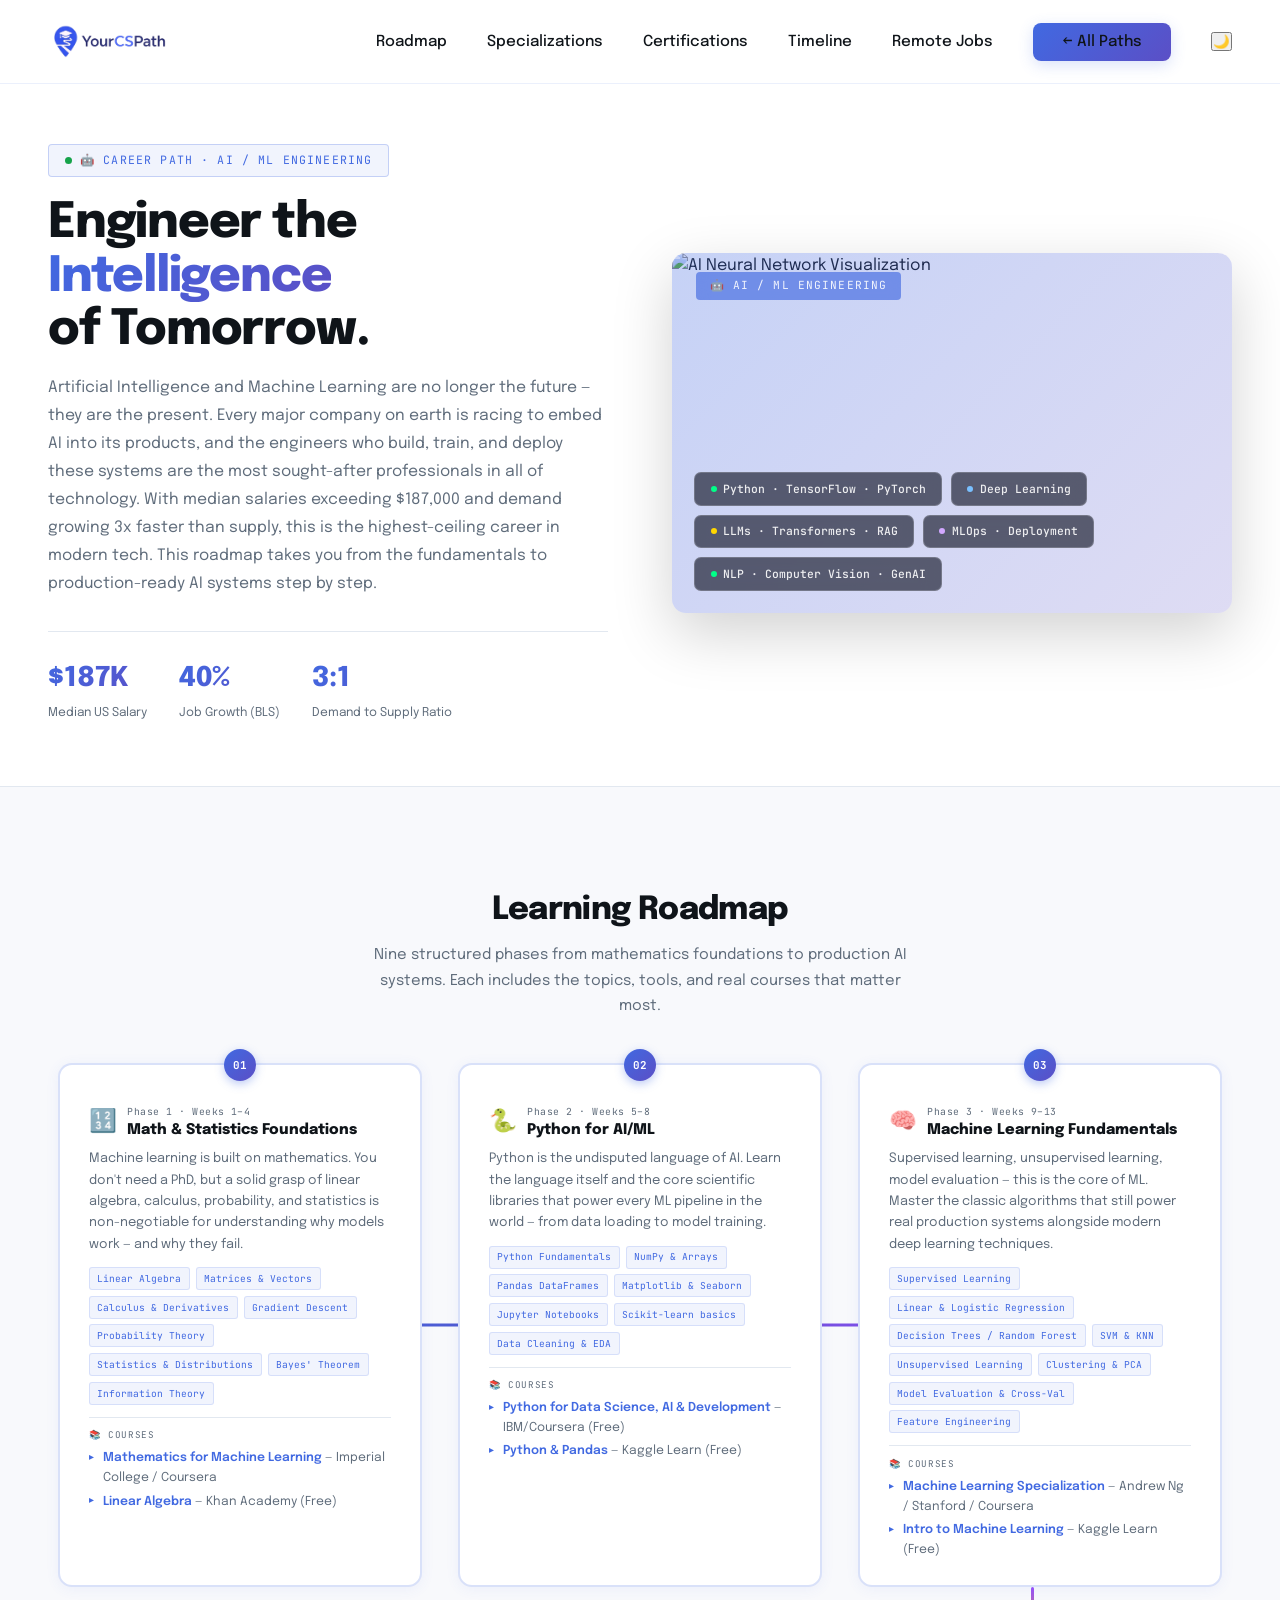
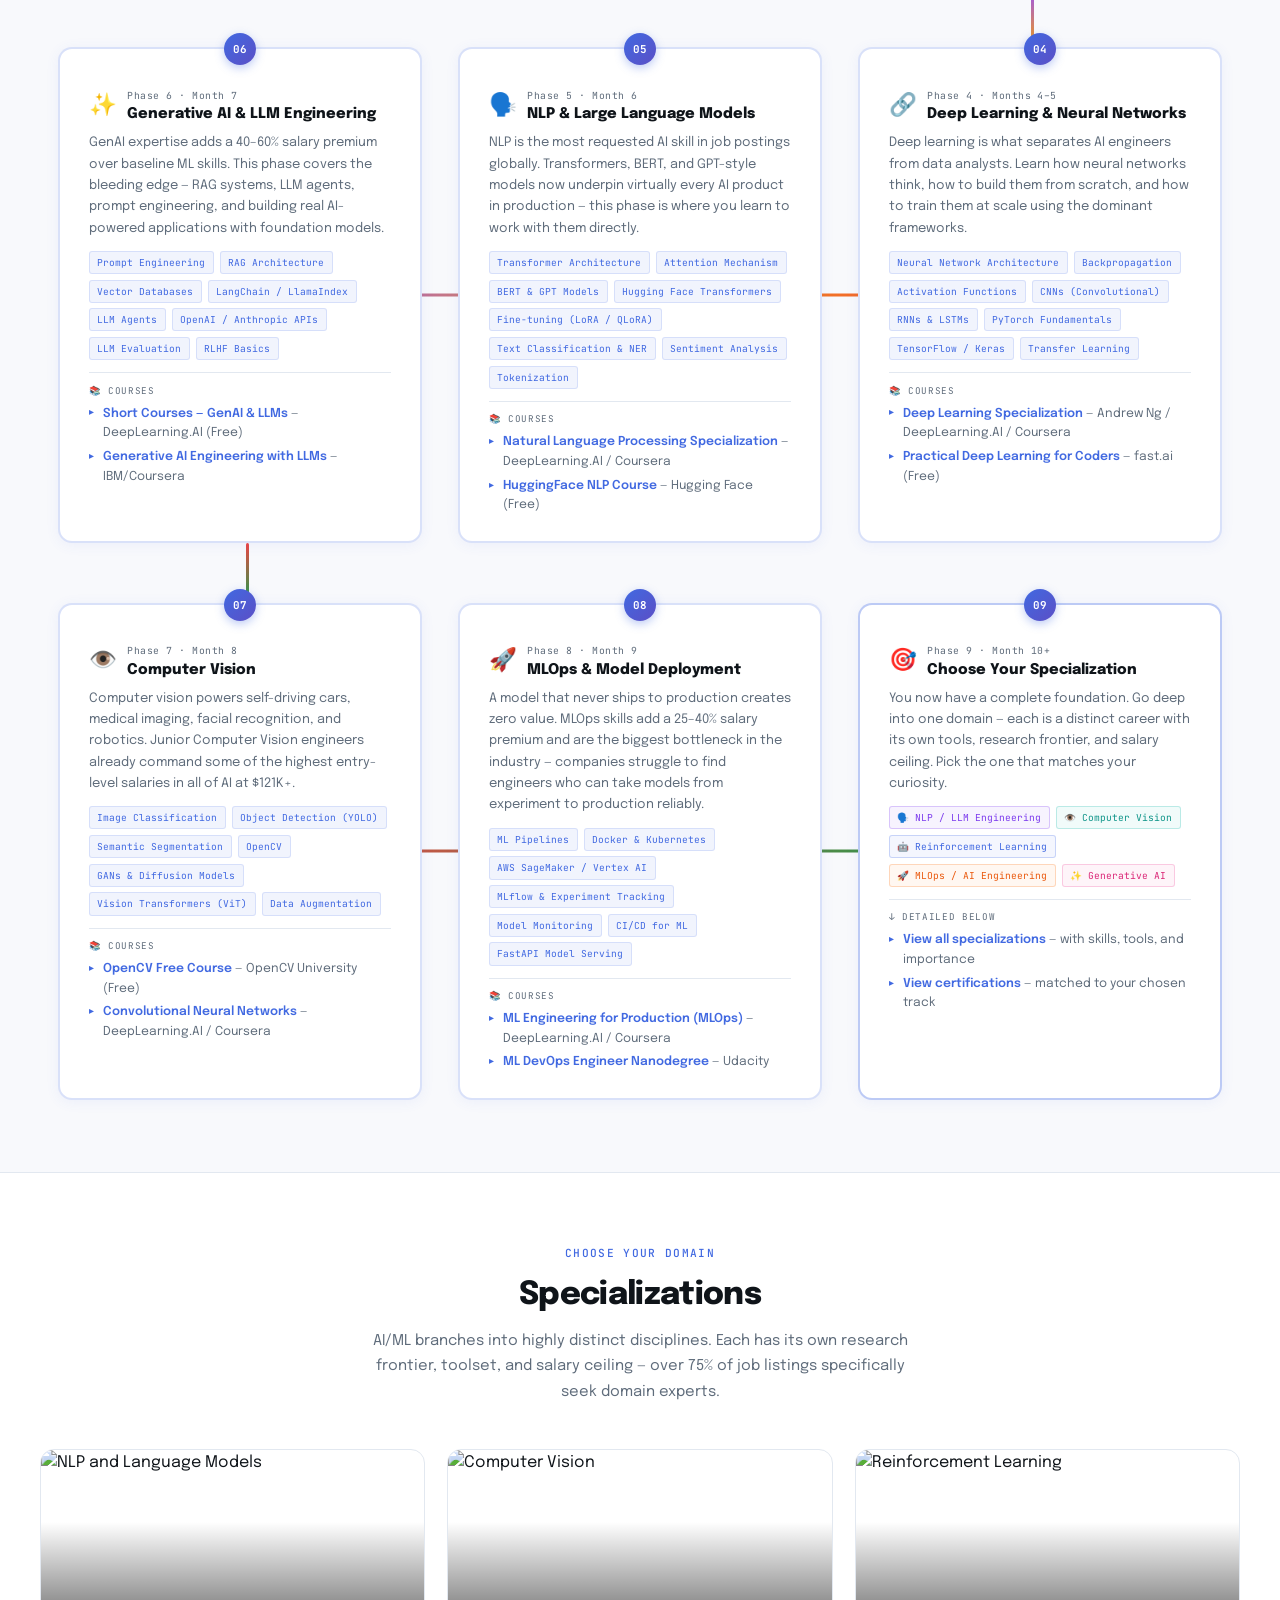
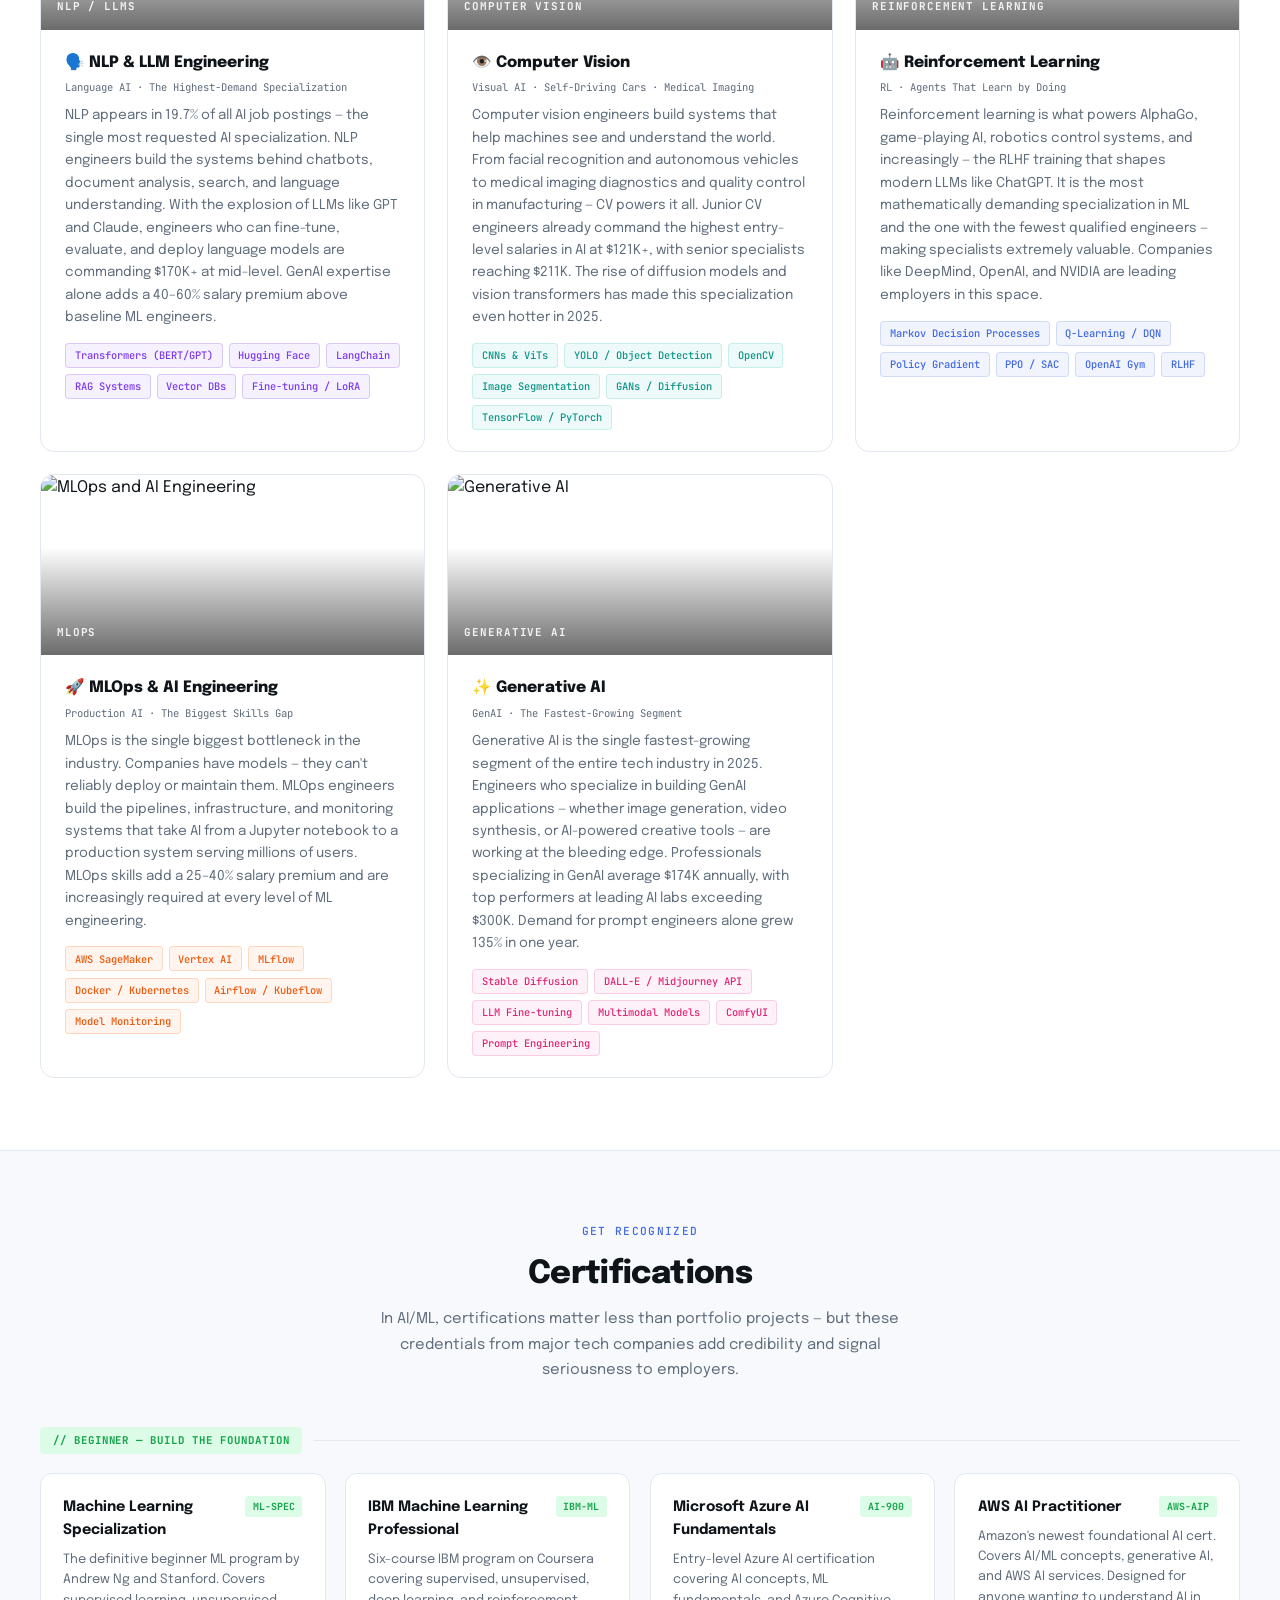
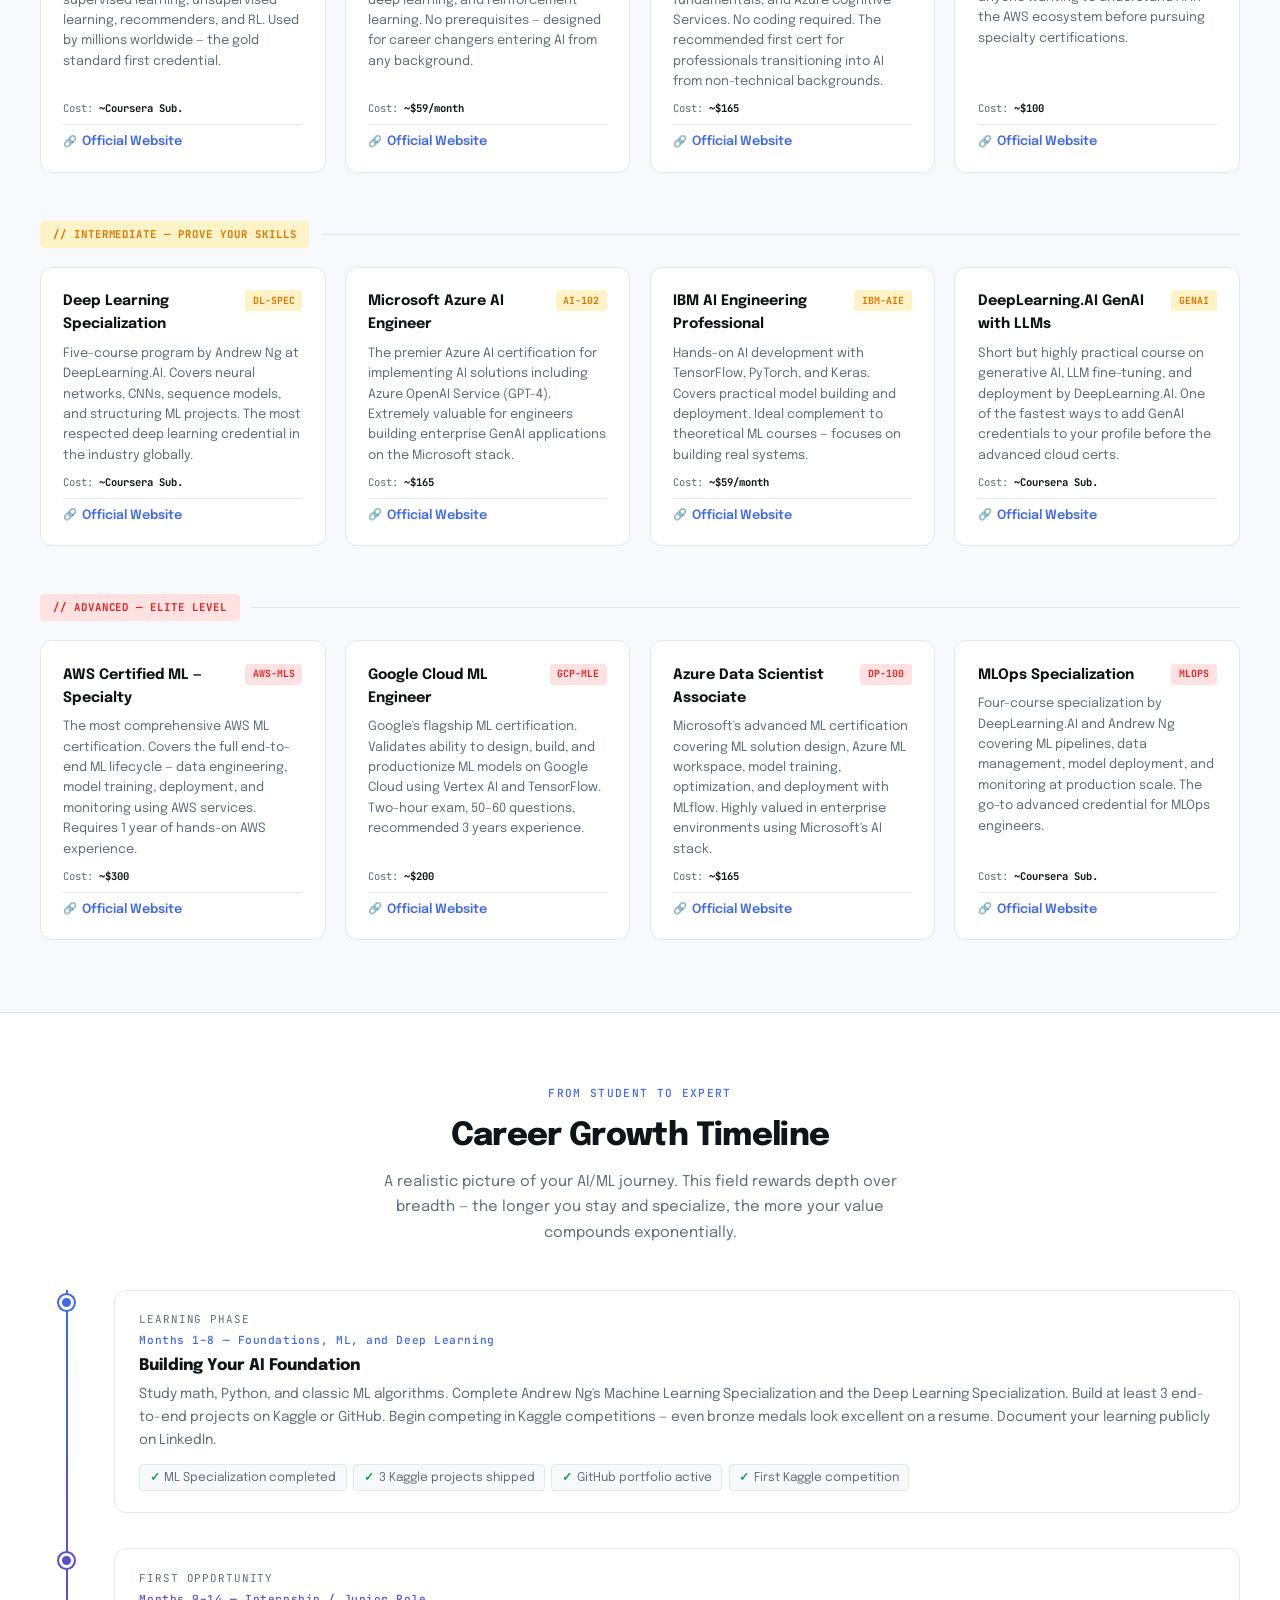
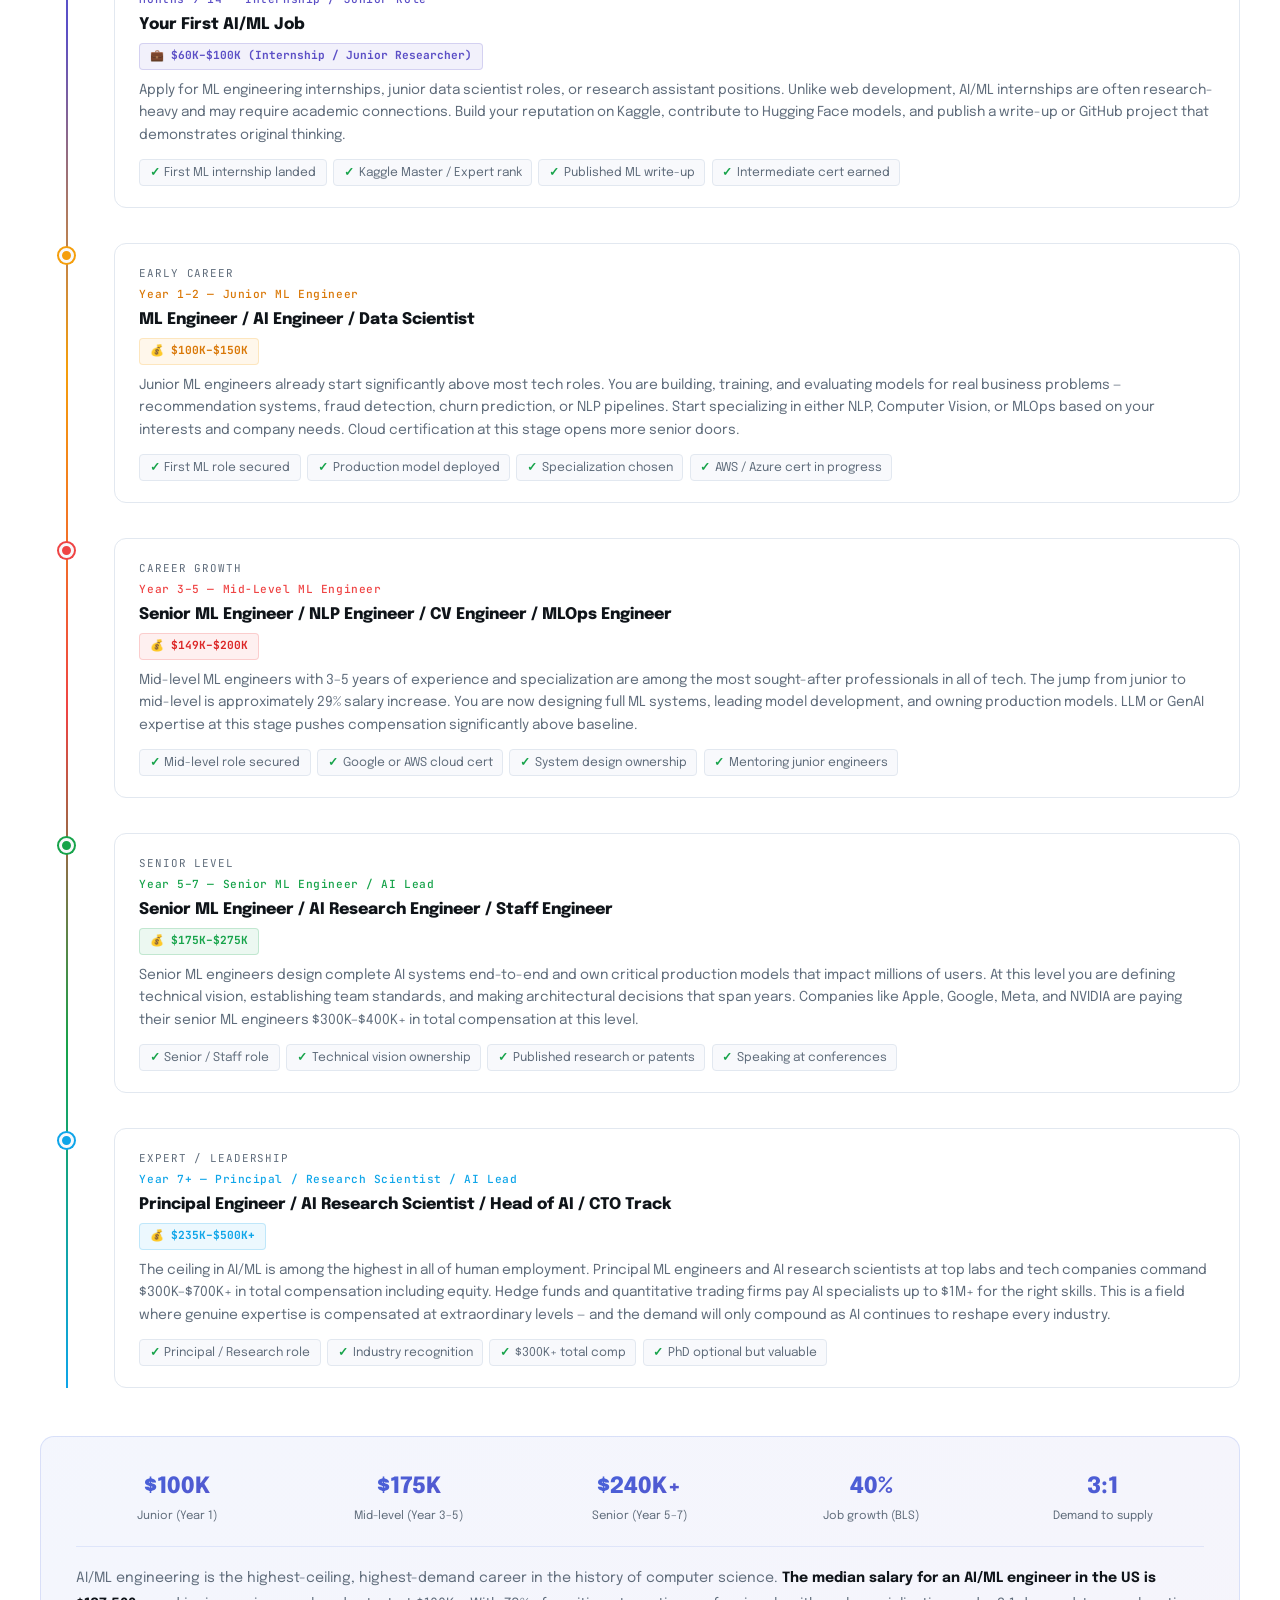
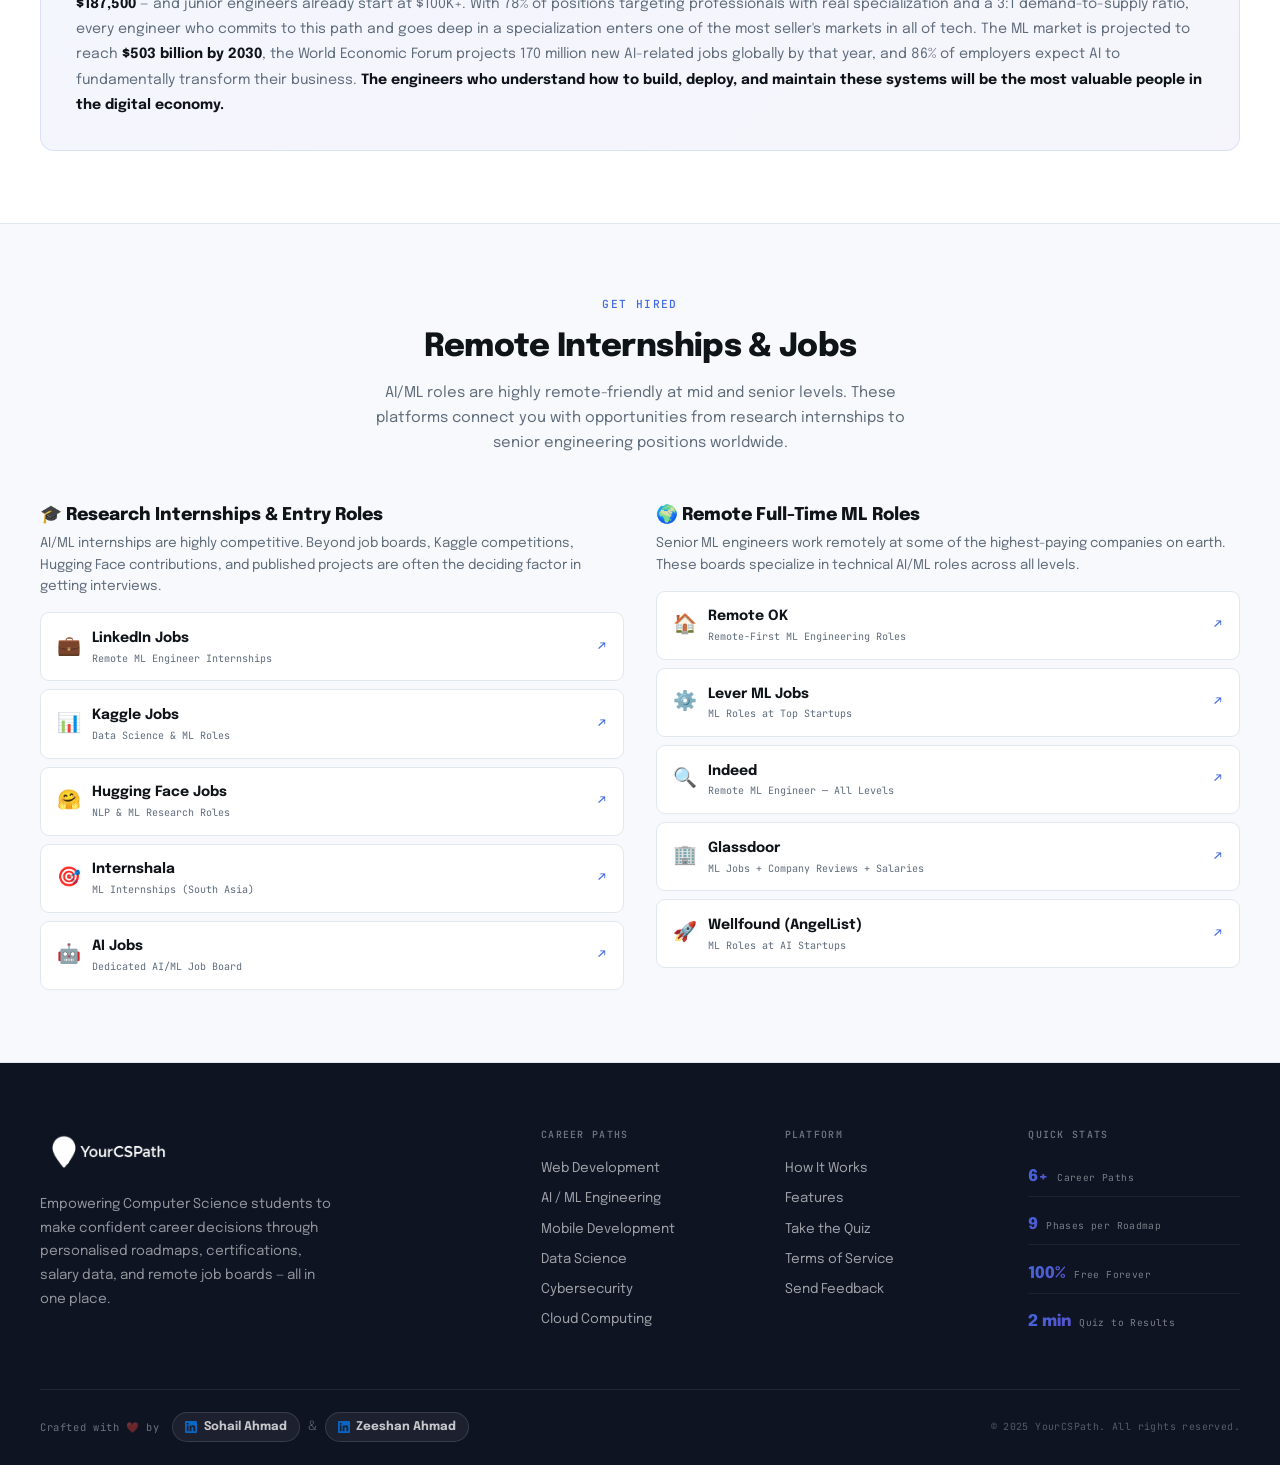
==== AI-ML.html @ 9749778c "Add files via upload" ====
<!DOCTYPE html>
<html lang="en">
<head>
    <meta charset="UTF-8">
    <meta name="viewport" content="width=device-width, initial-scale=1.0">
    <title>AI / ML Engineering — YourCSPath</title>

    <link rel="preconnect" href="https://fonts.googleapis.com">
    <link rel="preconnect" href="https://fonts.gstatic.com" crossorigin>
    <link href="https://fonts.googleapis.com/css2?family=Epilogue:wght@400;500;600;700;800&family=JetBrains+Mono:wght@400;500&display=swap" rel="stylesheet">
    <link rel="stylesheet" href="homepage-style.css">
    <link rel="stylesheet" href="pages.css">

    <style>

        /* ── VARIABLES ── */
        :root {
            --blue:   #4169E1;
            --purple: #5b4fc6;
            --grad:   linear-gradient(135deg,#4169E1,#5b4fc6);
            --bg:     #f8f9fc;
            --surf:   #ffffff;
            --border: #e2e8f0;
            --text:   #0f1419;
            --muted:  #5f6c7b;
            --lb:     rgba(65,105,225,.07);
        }

        /* ── DARK MODE ── */
        body.dark-mode .cy-section,
        body.dark-mode section { background-color: var(--bg) !important; }
        body.dark-mode .cy-section[style*="var(--surf)"] { background: var(--surf) !important; }
        body.dark-mode .zz-phase-card,
        body.dark-mode .spec-card,
        body.dark-mode .cert-card,
        body.dark-mode .ct-content,
        body.dark-mode .job-link,
        body.dark-mode .outcome-banner { background: var(--surf) !important; border-color: var(--border) !important; }
        body.dark-mode .hero-section { background: var(--surf) !important; }

       /* ── HERO ── */
.hero-section {
    margin-top: 80px;
    background: var(--surf);
    border-bottom: 1px solid var(--border);
    padding: 4rem 3rem;
}
.hero-inner {
    max-width: 1200px;
    margin: 0 auto;
    display: grid;
    grid-template-columns: 1fr 1fr;
    gap: 4rem;
    align-items: center;
}
.hero-badge {
    display: inline-flex;
    align-items: center;
    gap: .5rem;
    font-family: 'JetBrains Mono', monospace;
    font-size: .72rem;
    letter-spacing: .1em;
    background: var(--lb);
    border: 1px solid rgba(65,105,225,.25);
    color: var(--blue);
    padding: .38rem 1rem;
    border-radius: 4px;
    margin-bottom: 1.3rem;
    width: fit-content;
}
.hero-badge::before {
    content: '';
    width: 7px; height: 7px;
    background: #16a34a;
    border-radius: 50%;
    animation: blink 1.5s ease-in-out infinite;
}
@keyframes blink { 0%,100%{opacity:1} 50%{opacity:.2} }
.hero-section h1 {
    font-family: 'Epilogue', sans-serif;
    font-size: clamp(2.2rem, 3.8vw, 3.2rem);
    font-weight: 800;
    line-height: 1.1;
    letter-spacing: -.025em;
    color: var(--text);
    margin-bottom: 1.1rem;
}
.hero-section h1 .hl {
    background: var(--grad);
    -webkit-background-clip: text;
    -webkit-text-fill-color: transparent;
    background-clip: text;
}
.hero-desc {
    font-size: .98rem;
    color: var(--muted);
    line-height: 1.78;
    margin-bottom: 2rem;
    font-family: 'Epilogue', sans-serif;
}
.hero-stats {
    display: flex;
    gap: 2rem;
    padding-top: 1.6rem;
    border-top: 1px solid var(--border);
    flex-wrap: wrap;
}
.hs-val {
    font-family: 'Epilogue', sans-serif;
    font-size: 1.7rem;
    font-weight: 800;
    background: var(--grad);
    -webkit-background-clip: text;
    -webkit-text-fill-color: transparent;
    background-clip: text;
    display: block;
}
.hs-lbl { font-size: .76rem; color: var(--muted); margin-top: .1rem; font-family:'Epilogue',sans-serif; }

/* ── HERO RIGHT — image card with chips ── */
.hero-img-card {
    border-radius: 14px;
    overflow: hidden;
    box-shadow: 0 20px 60px rgba(0,0,0,.18);
    animation: fadeInRight .8s ease-out .2s both;
    position: relative;
}
@keyframes fadeInRight {
    from { opacity:0; transform:translateX(30px); }
    to   { opacity:1; transform:translateX(0); }
}
.hero-img-card img {
    width: 100%;
    height: 360px;
    object-fit: cover;
    display: block;
}
.hero-img-overlay {
    position: absolute;
    inset: 0;
    background: linear-gradient(
        135deg,
        rgba(65,105,225,.3) 0%,
        rgba(91,79,198,.2) 100%
    );
}
.hero-label {
    position: absolute;
    top: 1.2rem;
    left: 1.5rem;
    font-family: 'JetBrains Mono', monospace;
    font-size: .7rem;
    color: rgba(255,255,255,.9);
    letter-spacing: .1em;
    text-transform: uppercase;
    background: rgba(65,105,225,.65);
    backdrop-filter: blur(6px);
    padding: .32rem .85rem;
    border-radius: 4px;
    z-index: 2;
}
.hero-chips {
    position: absolute;
    bottom: 1.4rem;
    left: 1.4rem;
    right: 1.4rem;
    z-index: 2;
    display: flex;
    flex-direction: column;
    gap: .55rem;
}
.chip-row { display: flex; gap: .55rem; flex-wrap: wrap; }
.chip {
    background: rgba(10,14,30,.62);
    backdrop-filter: blur(10px);
    border: 1px solid rgba(255,255,255,.18);
    border-radius: 7px;
    padding: .42rem .95rem;
    font-family: 'JetBrains Mono', monospace;
    font-size: .71rem;
    color: rgba(255,255,255,.9);
    font-weight: 500;
    display: flex;
    align-items: center;
    gap: .42rem;
}
.chip-dot {
    width: 6px; height: 6px;
    border-radius: 50%;
    flex-shrink: 0;
}
.cd-green  { background: #00ff88; }
.cd-blue   { background: #79c0ff; }
.cd-amber  { background: #ffd700; }
.cd-purple { background: #d2a8ff; }
        /* ── SHARED SECTION ── */
        .cy-section { padding: 4.5rem 2.5rem; border-bottom: 1px solid var(--border); }
        .cy-inner { max-width: 1200px; margin: 0 auto; }
        .cy-label {
            font-family:'JetBrains Mono',monospace; font-size:.7rem; font-weight:500;
            letter-spacing:.12em; text-transform:uppercase; color:var(--blue);
            margin-bottom:.5rem; display:flex; align-items:center; gap:.5rem;
        }
        .cy-label::before { content:''; width:16px; height:2px; background:var(--blue); }
        .cy-title {
            font-family:'Epilogue',sans-serif; font-size:clamp(1.55rem,2.5vw,2.1rem);
            font-weight:800; letter-spacing:-.02em; margin-bottom:.4rem; color:var(--text);
        }
        .cy-sub {
            font-size:.93rem; color:var(--muted); max-width:560px;
            line-height:1.7; margin-bottom:2.8rem; font-family:'Epilogue',sans-serif;
        }
        .fade { opacity:0; transform:translateY(18px); transition:opacity .55s ease,transform .55s ease; }
        .fade.on { opacity:1; transform:none; }

        /* ── SNAKE ROADMAP ── */
        .zz-wrap { position:relative; }
        .zz-row {
            display: grid;
            grid-template-columns: repeat(3, 1fr);
            gap: 0;
            position: relative;
            margin-bottom: 0;
        }
        .zz-row::before {
            content: '';
            position: absolute;
            top: 50%;
            left: calc(16.66% + 18px);
            right: calc(16.66% + 18px);
            height: 3px;
            background: linear-gradient(90deg, #4169E1, #5b4fc6, #9650ff);
            transform: translateY(-50%);
            z-index: 0;
        }
        .zz-row.reverse::before { background: linear-gradient(90deg, #9650ff, #f59e0b, #ef4444); }
        .zz-row.row3::before {
            background: linear-gradient(90deg, #ef4444, #16a34a);
            right: calc(16.66% + 18px);
        }
        .zz-connector {
            display: flex;
            justify-content: flex-end;
            padding-right: calc(16.66% + 6px);
            height: 60px;
        }
        .zz-connector.from-right {
            justify-content: flex-start;
            padding-left: calc(16.66% + 6px);
            padding-right: 0;
        }
        .zz-connector::before {
            content: ''; width: 3px; height: 100%;
            background: linear-gradient(180deg, #9650ff, #f59e0b);
            display: block; border-radius: 2px;
        }
        .zz-connector.from-right::before { background: linear-gradient(180deg, #ef4444, #16a34a); }

        .zz-phase-card {
            background: var(--surf);
            border: 2px solid rgba(65,105,225,.2);
            border-radius: 14px;
            padding: 1.8rem 1.8rem 1.6rem;
            margin: 0 18px;
            position: relative;
            z-index: 1;
            transition: transform .25s, box-shadow .25s, border-color .25s;
            box-shadow: 0 2px 14px rgba(65,105,225,.07);
        }
        .zz-phase-card:hover {
            transform: translateY(-5px);
            box-shadow: 0 16px 40px rgba(65,105,225,.14);
            border-color: rgba(65,105,225,.45);
        }
        .zz-phase-card::before {
            content: attr(data-num);
            position: absolute;
            top: -16px; left: 50%;
            transform: translateX(-50%);
            width: 32px; height: 32px;
            border-radius: 50%;
            background: var(--grad);
            color: white;
            font-family: 'JetBrains Mono', monospace;
            font-size: .68rem; font-weight: 700;
            display: flex; align-items: center; justify-content: center;
            z-index: 3; line-height: 32px; text-align: center;
            box-shadow: 0 3px 10px rgba(65,105,225,.35);
        }
        .zz-row.reverse { direction: rtl; }
        .zz-row.reverse .zz-phase-card { direction: ltr; }

        .zz-card-header { display:flex; align-items:center; gap:.65rem; margin-bottom:.55rem; padding-top:.6rem; }
        .zz-icon { font-size:1.4rem; flex-shrink:0; }
        .zz-phase { font-family:'JetBrains Mono',monospace; font-size:.61rem; color:var(--muted); letter-spacing:.05em; margin-bottom:.12rem; }
        .zz-name  { font-family:'Epilogue',sans-serif; font-size:.92rem; font-weight:800; color:var(--text); line-height:1.2; }
        .zz-desc  { font-size:.81rem; color:var(--muted); line-height:1.65; margin-bottom:.75rem; font-family:'Epilogue',sans-serif; }
        .zz-topics { display:flex; flex-wrap:wrap; gap:.35rem; margin-bottom:.75rem; }
        .zz-topic {
            font-family:'JetBrains Mono',monospace; font-size:.6rem;
            background:var(--lb); border:1px solid rgba(65,105,225,.15);
            color:var(--blue); padding:.18rem .48rem; border-radius:3px;
        }
        .zz-courses { border-top:1px solid var(--border); padding-top:.65rem; }
        .zz-courses-label { font-family:'JetBrains Mono',monospace; font-size:.58rem; color:var(--muted); letter-spacing:.07em; text-transform:uppercase; margin-bottom:.32rem; }
        .zz-courses ul { list-style:none; padding:0; margin:0; display:flex; flex-direction:column; gap:.25rem; }
        .zz-courses ul li { font-size:.77rem; color:var(--muted); font-family:'Epilogue',sans-serif; padding-left:.9rem; position:relative; }
        .zz-courses ul li::before { content:'▸'; position:absolute; left:0; color:var(--blue); font-size:.65rem; top:.06rem; }
        .zz-courses ul li a { color:var(--blue); text-decoration:none; font-weight:600; }
        .zz-courses ul li a:hover { text-decoration:underline; }

        /* ── SPECIALIZATIONS ── */
        .spec-grid { display:grid; grid-template-columns:repeat(auto-fit,minmax(300px,1fr)); gap:1.4rem; }
        .spec-card {
            background:var(--surf); border:1px solid var(--border);
            border-radius:14px; overflow:hidden; transition:transform .3s,box-shadow .3s;
        }
        .spec-card:hover { transform:translateY(-5px); box-shadow:0 16px 40px rgba(0,0,0,.09); }
        .spec-img-wrap { width:100%; height:180px; overflow:hidden; position:relative; }
        .spec-img-wrap img { width:100%; height:100%; object-fit:cover; display:block; transition:transform .4s ease; }
        .spec-card:hover .spec-img-wrap img { transform:scale(1.05); }
        .spec-img-overlay {
            position:absolute; inset:0;
            background:linear-gradient(to bottom, transparent 40%, rgba(0,0,0,.58) 100%);
        }
        .spec-img-label {
            position:absolute; bottom:.9rem; left:1rem;
            font-family:'JetBrains Mono',monospace; font-size:.68rem;
            font-weight:700; color:rgba(255,255,255,.9);
            letter-spacing:.08em; text-transform:uppercase;
        }
        .spec-body { padding:1.3rem 1.5rem; }
        .spec-name { font-family:'Epilogue',sans-serif; font-size:.98rem; font-weight:800; color:var(--text); margin-bottom:.2rem; }
        .spec-tag  { font-family:'JetBrains Mono',monospace; font-size:.66rem; color:var(--muted); margin-bottom:.55rem; }
        .spec-importance { font-size:.85rem; color:var(--muted); line-height:1.65; margin-bottom:.9rem; font-family:'Epilogue',sans-serif; }
        .spec-skills { display:flex; flex-wrap:wrap; gap:.38rem; }
        .spec-skill { font-family:'JetBrains Mono',monospace; font-size:.65rem; padding:.2rem .55rem; border-radius:4px; border:1px solid; font-weight:500; }
        .sk-violet { background:rgba(124,58,237,.07);  border-color:rgba(124,58,237,.22);  color:#7c3aed; }
        .sk-blue   { background:rgba(65,105,225,.07);  border-color:rgba(65,105,225,.18);  color:var(--blue); }
        .sk-teal   { background:rgba(20,184,166,.07);  border-color:rgba(20,184,166,.18);  color:#0d9488; }
        .sk-orange { background:rgba(249,115,22,.07);  border-color:rgba(249,115,22,.22);  color:#ea580c; }
        .sk-pink   { background:rgba(236,72,153,.07);  border-color:rgba(236,72,153,.22);  color:#db2777; }

        /* ── CERTIFICATIONS ── */
        .cert-tier { margin-bottom:3rem; }
        .cert-tier:last-child { margin-bottom:0; }
        .tier-header { display:flex; align-items:center; gap:.7rem; margin-bottom:1.2rem; }
        .tier-badge { font-family:'JetBrains Mono',monospace; font-size:.67rem; font-weight:700; letter-spacing:.09em; text-transform:uppercase; padding:.3rem .8rem; border-radius:4px; }
        .tb-green { background:#dcfce7; color:#16a34a; }
        .tb-amber { background:#fef3c7; color:#d97706; }
        .tb-red   { background:#fee2e2; color:#dc2626; }
        .tier-line { flex:1; height:1px; background:var(--border); }
        .cert-row { display:grid; grid-template-columns:repeat(4,1fr); gap:1.2rem; }
        .cert-card {
            background:var(--surf); border:1px solid var(--border);
            border-radius:12px; padding:1.4rem 1.4rem 1.2rem;
            display:flex; flex-direction:column; gap:.45rem;
            transition:border-color .2s,transform .2s,box-shadow .2s;
        }
        .cert-card:hover { border-color:rgba(65,105,225,.4); transform:translateY(-3px); box-shadow:0 10px 28px rgba(65,105,225,.1); }
        .cert-top { display:flex; justify-content:space-between; align-items:flex-start; gap:.5rem; }
        .cert-name { font-size:.9rem; font-weight:700; color:var(--text); font-family:'Epilogue',sans-serif; }
        .cert-pill { font-family:'JetBrains Mono',monospace; font-size:.62rem; font-weight:700; padding:.16rem .48rem; border-radius:3px; white-space:nowrap; flex-shrink:0; }
        .pill-g { background:#dcfce7; color:#16a34a; }
        .pill-a { background:#fef3c7; color:#d97706; }
        .pill-r { background:#fee2e2; color:#dc2626; }
        .cert-body { font-size:.8rem; color:var(--muted); line-height:1.6; font-family:'Epilogue',sans-serif; flex:1; }
        .cert-meta { font-family:'JetBrains Mono',monospace; font-size:.66rem; color:var(--muted); }
        .cert-meta strong { color:var(--text); }
        .cert-site { font-family:'Epilogue',sans-serif; font-size:.8rem; font-weight:600; color:var(--blue); margin-top:auto; padding-top:.45rem; border-top:1px solid var(--border); display:flex; align-items:center; gap:.3rem; text-decoration:none; }
        .cert-site::before { content:'🔗'; font-size:.7rem; }
        .cert-site:hover { opacity:.75; }

        /* ── CAREER TIMELINE ── */
        .career-track { display:flex; flex-direction:column; position:relative; }
        .career-track::before { content:''; position:absolute; left:26px; top:0; bottom:0; width:2px; background:linear-gradient(180deg,var(--blue),var(--purple),#f59e0b,#ef4444,#16a34a,#0ea5e9); }
        .ct-item { display:flex; gap:1.4rem; padding:0 0 2.2rem; position:relative; }
        .ct-item:last-child { padding-bottom:0; }
        .ct-left { width:52px; flex-shrink:0; display:flex; justify-content:center; }
        .ct-dot  { width:15px; height:15px; border-radius:50%; border:3px solid var(--bg); box-shadow:0 0 0 2px currentColor; margin-top:5px; }
        .ct-content { flex:1; background:var(--surf); border:1px solid var(--border); border-radius:12px; padding:1.3rem 1.5rem; transition:box-shadow .25s; }
        .ct-content:hover { box-shadow:0 8px 22px rgba(65,105,225,.08); }
        .ct-stage  { font-size:.68rem; font-family:'JetBrains Mono',monospace; color:var(--muted); text-transform:uppercase; letter-spacing:.08em; margin-bottom:.2rem; }
        .ct-period { font-family:'JetBrains Mono',monospace; font-size:.7rem; font-weight:500; letter-spacing:.05em; margin-bottom:.2rem; }
        .ct-title  { font-family:'Epilogue',sans-serif; font-size:1rem; font-weight:800; margin-bottom:.3rem; color:var(--text); }
        .ct-salary { display:inline-block; font-family:'JetBrains Mono',monospace; font-size:.7rem; font-weight:700; padding:.22rem .6rem; border-radius:4px; margin-bottom:.55rem; }
        .cs-blue   { background:rgba(65,105,225,.08); color:var(--blue);   border:1px solid rgba(65,105,225,.2); }
        .cs-purple { background:rgba(91,79,198,.08);  color:var(--purple);  border:1px solid rgba(91,79,198,.2); }
        .cs-amber  { background:rgba(245,158,11,.08); color:#d97706;        border:1px solid rgba(245,158,11,.2); }
        .cs-red    { background:rgba(239,68,68,.08);  color:#dc2626;        border:1px solid rgba(239,68,68,.2); }
        .cs-green  { background:rgba(22,163,74,.08);  color:#16a34a;        border:1px solid rgba(22,163,74,.2); }
        .cs-cyan   { background:rgba(14,165,233,.08); color:#0ea5e9;        border:1px solid rgba(14,165,233,.2); }
        .ct-desc  { font-size:.86rem; color:var(--muted); line-height:1.65; font-family:'Epilogue',sans-serif; margin-bottom:.75rem; }
        .ct-gains { display:flex; flex-wrap:wrap; gap:.4rem; }
        .ct-gain  { font-size:.76rem; color:var(--muted); display:flex; align-items:center; gap:.28rem; background:var(--bg); border:1px solid var(--border); padding:.2rem .6rem; border-radius:4px; font-family:'Epilogue',sans-serif; }
        .ok { color:#16a34a; font-weight:700; }

        /* ── OUTCOME ── */
        .outcome-banner { background:linear-gradient(135deg,rgba(65,105,225,.06),rgba(91,79,198,.06)); border:1px solid rgba(65,105,225,.15); border-radius:14px; padding:2rem 2.2rem; margin-top:3rem; }
        .ob-stats { display:grid; grid-template-columns:repeat(auto-fit,minmax(130px,1fr)); gap:1.2rem 1.8rem; margin-bottom:1.3rem; }
        .ob-item  { text-align:center; }
        .ob-val   { font-family:'Epilogue',sans-serif; font-size:1.4rem; font-weight:800; background:var(--grad); -webkit-background-clip:text; -webkit-text-fill-color:transparent; background-clip:text; display:block; }
        .ob-lbl   { font-size:.72rem; color:var(--muted); margin-top:.12rem; font-family:'Epilogue',sans-serif; }
        .ob-note  { padding-top:1.2rem; border-top:1px solid rgba(65,105,225,.12); font-size:.88rem; color:var(--muted); line-height:1.8; font-family:'Epilogue',sans-serif; }
        .ob-note strong { color:var(--text); }

        /* ── JOBS ── */
        .jobs-grid { display:grid; grid-template-columns:1fr 1fr; gap:2rem; }
        .jobs-col h3 { font-family:'Epilogue',sans-serif; font-size:1.1rem; font-weight:800; margin-bottom:.3rem; color:var(--text); }
        .jobs-col p  { font-size:.84rem; color:var(--muted); margin-bottom:.9rem; font-family:'Epilogue',sans-serif; line-height:1.6; }
        .job-links { display:flex; flex-direction:column; gap:.5rem; }
        .job-link  { display:flex; align-items:center; justify-content:space-between; background:var(--surf); border:1px solid var(--border); border-radius:9px; padding:.85rem 1rem; text-decoration:none; transition:border-color .2s,transform .2s; color:var(--text); }
        .job-link:hover { border-color:rgba(65,105,225,.4); transform:translateY(-2px); }
        .jl-left  { display:flex; align-items:center; gap:.7rem; }
        .jl-icon  { font-size:1.2rem; }
        .jl-name  { font-family:'Epilogue',sans-serif; font-size:.88rem; font-weight:700; }
        .jl-cat   { font-family:'JetBrains Mono',monospace; font-size:.63rem; color:var(--muted); display:block; margin-top:.08rem; }
        .jl-arrow { color:var(--blue); font-size:.95rem; }

        /* ── RESPONSIVE ── */
        @media(max-width:1024px) { .cert-row { grid-template-columns:repeat(2,1fr); } }
        @media(max-width:900px) {
            .hero-inner { grid-template-columns:1fr; min-height:auto; }
            .hero-img-card { display: none; }
            .zz-row, .zz-row.reverse, .zz-row.row3 { grid-template-columns:1fr; direction:ltr; }
            .zz-row::before { display:none; }
            .zz-connector { display:none; }
            .zz-phase-card { margin:0 0 1.8rem; }
            .jobs-grid { grid-template-columns:1fr; }
        }
        @media(max-width:600px) {
            .cy-section { padding:3rem 1.2rem; }
            .hero-stats { gap:1.2rem; }
            .cert-row { grid-template-columns:1fr; }
        }
    </style>
</head>
<body>

<!-- ══ NAV ══ -->
<header>
    <nav>
        <div class="logo-container">
            <img src="logo3.png" alt="YourCSPath Logo">
        </div>
        <ul class="nav-links">
            <li><a href="#roadmap">Roadmap</a></li>
            <li><a href="#specializations">Specializations</a></li>
            <li><a href="#certifications">Certifications</a></li>
            <li><a href="#career-timeline">Timeline</a></li>
            <li><a href="#jobs">Remote Jobs</a></li>
            <li><a href="index.html" class="cta-button">← All Paths</a></li>
            <li>
                <button class="theme-toggle" id="themeToggle" aria-label="Toggle dark mode">
                    <span class="theme-icon">🌙</span>
                </button>
            </li>
        </ul>
        <button class="hamburger" id="hamburgerBtn" aria-label="Toggle menu">
    <span></span>
    <span></span>
    <span></span>
</button>
    </nav>
</header>
<!-- Right after </header> on each page -->
<div class="mobile-drawer" id="mobileDrawer">
    <a href="#roadmap">Roadmap</a>
    <a href="#specializations">Specializations</a>
    <a href="#certifications">Certifications</a>
    <a href="#career-timeline">Timeline</a>
    <a href="#jobs">Remote Jobs</a>
    <a href="yourcspath-landing.html" class="mob-cta">← All Paths</a>
</div>

<!-- ══ HERO ══ -->
<section class="hero-section">
    <div class="hero-inner">

        <!-- LEFT: text -->
        <div class="hero-left fade">
            <div class="hero-badge">🤖 CAREER PATH · AI / ML ENGINEERING</div>
            <h1>Engineer the<br><span class="hl">Intelligence</span><br>of Tomorrow.</h1>
            <p class="hero-desc">
                Artificial Intelligence and Machine Learning are no longer the future — they are the present. Every major company on earth is racing to embed AI into its products, and the engineers who build, train, and deploy these systems are the most sought-after professionals in all of technology. With median salaries exceeding $187,000 and demand growing 3x faster than supply, this is the highest-ceiling career in modern tech. This roadmap takes you from the fundamentals to production-ready AI systems step by step.
            </p>
            <div class="hero-stats">
                <div><span class="hs-val">$187K</span><div class="hs-lbl">Median US Salary</div></div>
                <div><span class="hs-val">40%</span><div class="hs-lbl">Job Growth (BLS)</div></div>
                <div><span class="hs-val">3:1</span><div class="hs-lbl">Demand to Supply Ratio</div></div>
            </div>
        </div>

        <!-- RIGHT: immersive image panel -->
       <div class="hero-img-card fade">
    <img
        src="https://images.unsplash.com/photo-1677442135703-1787eea5ce01?w=800&q=85"
        alt="AI Neural Network Visualization"
        loading="eager"
    >
    <div class="hero-img-overlay"></div>
    <div class="hero-label">🤖 AI / ML Engineering</div>
    <div class="hero-chips">
        <div class="chip-row">
            <div class="chip"><span class="chip-dot cd-green"></span>Python · TensorFlow · PyTorch</div>
            <div class="chip"><span class="chip-dot cd-blue"></span>Deep Learning</div>
        </div>
        <div class="chip-row">
            <div class="chip"><span class="chip-dot cd-amber"></span>LLMs · Transformers · RAG</div>
            <div class="chip"><span class="chip-dot cd-purple"></span>MLOps · Deployment</div>
        </div>
        <div class="chip-row">
            <div class="chip"><span class="chip-dot cd-green"></span>NLP · Computer Vision · GenAI</div>
        </div>
    </div>
</div>

    </div>
</section>

<!-- ══ ROADMAP ══ -->
<section id="roadmap" class="cy-section" style="background:var(--bg);">
    <div class="cy-inner">
        <div class="cy-label fade">Phase by Phase</div>
        <h2 class="cy-title fade">Learning Roadmap</h2>
        <p class="cy-sub fade">Nine structured phases from mathematics foundations to production AI systems. Each includes the topics, tools, and real courses that matter most.</p>

        <div class="zz-wrap">

            <!-- ROW 1 — phases 1,2,3 -->
            <div class="zz-row fade">
                <div class="zz-phase-card" data-num="01">
                    <div class="zz-card-header"><span class="zz-icon">🔢</span>
                        <div><div class="zz-phase">Phase 1 · Weeks 1–4</div><div class="zz-name">Math & Statistics Foundations</div></div>
                    </div>
                    <div class="zz-desc">Machine learning is built on mathematics. You don't need a PhD, but a solid grasp of linear algebra, calculus, probability, and statistics is non-negotiable for understanding why models work — and why they fail.</div>
                    <div class="zz-topics">
                        <span class="zz-topic">Linear Algebra</span>
                        <span class="zz-topic">Matrices & Vectors</span>
                        <span class="zz-topic">Calculus & Derivatives</span>
                        <span class="zz-topic">Gradient Descent</span>
                        <span class="zz-topic">Probability Theory</span>
                        <span class="zz-topic">Statistics & Distributions</span>
                        <span class="zz-topic">Bayes' Theorem</span>
                        <span class="zz-topic">Information Theory</span>
                    </div>
                    <div class="zz-courses"><div class="zz-courses-label">📚 Courses</div><ul>
                        <li><a href="https://www.coursera.org/specializations/mathematics-machine-learning" target="_blank">Mathematics for Machine Learning</a> — Imperial College / Coursera</li>
                        <li><a href="https://www.khanacademy.org/math/linear-algebra" target="_blank">Linear Algebra</a> — Khan Academy (Free)</li>
                    </ul></div>
                </div>

                <div class="zz-phase-card" data-num="02">
                    <div class="zz-card-header"><span class="zz-icon">🐍</span>
                        <div><div class="zz-phase">Phase 2 · Weeks 5–8</div><div class="zz-name">Python for AI/ML</div></div>
                    </div>
                    <div class="zz-desc">Python is the undisputed language of AI. Learn the language itself and the core scientific libraries that power every ML pipeline in the world — from data loading to model training.</div>
                    <div class="zz-topics">
                        <span class="zz-topic">Python Fundamentals</span>
                        <span class="zz-topic">NumPy & Arrays</span>
                        <span class="zz-topic">Pandas DataFrames</span>
                        <span class="zz-topic">Matplotlib & Seaborn</span>
                        <span class="zz-topic">Jupyter Notebooks</span>
                        <span class="zz-topic">Scikit-learn basics</span>
                        <span class="zz-topic">Data Cleaning & EDA</span>
                    </div>
                    <div class="zz-courses"><div class="zz-courses-label">📚 Courses</div><ul>
                        <li><a href="https://www.coursera.org/learn/python-for-applied-data-science-ai" target="_blank">Python for Data Science, AI & Development</a> — IBM/Coursera (Free)</li>
                        <li><a href="https://www.kaggle.com/learn/python" target="_blank">Python & Pandas</a> — Kaggle Learn (Free)</li>
                    </ul></div>
                </div>

                <div class="zz-phase-card" data-num="03">
                    <div class="zz-card-header"><span class="zz-icon">🧠</span>
                        <div><div class="zz-phase">Phase 3 · Weeks 9–13</div><div class="zz-name">Machine Learning Fundamentals</div></div>
                    </div>
                    <div class="zz-desc">Supervised learning, unsupervised learning, model evaluation — this is the core of ML. Master the classic algorithms that still power real production systems alongside modern deep learning techniques.</div>
                    <div class="zz-topics">
                        <span class="zz-topic">Supervised Learning</span>
                        <span class="zz-topic">Linear & Logistic Regression</span>
                        <span class="zz-topic">Decision Trees / Random Forest</span>
                        <span class="zz-topic">SVM & KNN</span>
                        <span class="zz-topic">Unsupervised Learning</span>
                        <span class="zz-topic">Clustering & PCA</span>
                        <span class="zz-topic">Model Evaluation & Cross-Val</span>
                        <span class="zz-topic">Feature Engineering</span>
                    </div>
                    <div class="zz-courses"><div class="zz-courses-label">📚 Courses</div><ul>
                        <li><a href="https://www.coursera.org/specializations/machine-learning-introduction" target="_blank">Machine Learning Specialization</a> — Andrew Ng / Stanford / Coursera</li>
                        <li><a href="https://www.kaggle.com/learn/intro-to-machine-learning" target="_blank">Intro to Machine Learning</a> — Kaggle Learn (Free)</li>
                    </ul></div>
                </div>
            </div>

            <!-- connector -->
            <div class="zz-connector"></div>

            <!-- ROW 2 — phases 4,5,6 reversed -->
            <div class="zz-row reverse fade">
                <div class="zz-phase-card" data-num="04">
                    <div class="zz-card-header"><span class="zz-icon">🔗</span>
                        <div><div class="zz-phase">Phase 4 · Months 4–5</div><div class="zz-name">Deep Learning & Neural Networks</div></div>
                    </div>
                    <div class="zz-desc">Deep learning is what separates AI engineers from data analysts. Learn how neural networks think, how to build them from scratch, and how to train them at scale using the dominant frameworks.</div>
                    <div class="zz-topics">
                        <span class="zz-topic">Neural Network Architecture</span>
                        <span class="zz-topic">Backpropagation</span>
                        <span class="zz-topic">Activation Functions</span>
                        <span class="zz-topic">CNNs (Convolutional)</span>
                        <span class="zz-topic">RNNs & LSTMs</span>
                        <span class="zz-topic">PyTorch Fundamentals</span>
                        <span class="zz-topic">TensorFlow / Keras</span>
                        <span class="zz-topic">Transfer Learning</span>
                    </div>
                    <div class="zz-courses"><div class="zz-courses-label">📚 Courses</div><ul>
                        <li><a href="https://www.coursera.org/specializations/deep-learning" target="_blank">Deep Learning Specialization</a> — Andrew Ng / DeepLearning.AI / Coursera</li>
                        <li><a href="https://www.fast.ai/" target="_blank">Practical Deep Learning for Coders</a> — fast.ai (Free)</li>
                    </ul></div>
                </div>

                <div class="zz-phase-card" data-num="05">
                    <div class="zz-card-header"><span class="zz-icon">🗣️</span>
                        <div><div class="zz-phase">Phase 5 · Month 6</div><div class="zz-name">NLP & Large Language Models</div></div>
                    </div>
                    <div class="zz-desc">NLP is the most requested AI skill in job postings globally. Transformers, BERT, and GPT-style models now underpin virtually every AI product in production — this phase is where you learn to work with them directly.</div>
                    <div class="zz-topics">
                        <span class="zz-topic">Transformer Architecture</span>
                        <span class="zz-topic">Attention Mechanism</span>
                        <span class="zz-topic">BERT & GPT Models</span>
                        <span class="zz-topic">Hugging Face Transformers</span>
                        <span class="zz-topic">Fine-tuning (LoRA / QLoRA)</span>
                        <span class="zz-topic">Text Classification & NER</span>
                        <span class="zz-topic">Sentiment Analysis</span>
                        <span class="zz-topic">Tokenization</span>
                    </div>
                    <div class="zz-courses"><div class="zz-courses-label">📚 Courses</div><ul>
                        <li><a href="https://www.coursera.org/specializations/natural-language-processing" target="_blank">Natural Language Processing Specialization</a> — DeepLearning.AI / Coursera</li>
                        <li><a href="https://huggingface.co/learn/nlp-course" target="_blank">HuggingFace NLP Course</a> — Hugging Face (Free)</li>
                    </ul></div>
                </div>

                <div class="zz-phase-card" data-num="06">
                    <div class="zz-card-header"><span class="zz-icon">✨</span>
                        <div><div class="zz-phase">Phase 6 · Month 7</div><div class="zz-name">Generative AI & LLM Engineering</div></div>
                    </div>
                    <div class="zz-desc">GenAI expertise adds a 40–60% salary premium over baseline ML skills. This phase covers the bleeding edge — RAG systems, LLM agents, prompt engineering, and building real AI-powered applications with foundation models.</div>
                    <div class="zz-topics">
                        <span class="zz-topic">Prompt Engineering</span>
                        <span class="zz-topic">RAG Architecture</span>
                        <span class="zz-topic">Vector Databases</span>
                        <span class="zz-topic">LangChain / LlamaIndex</span>
                        <span class="zz-topic">LLM Agents</span>
                        <span class="zz-topic">OpenAI / Anthropic APIs</span>
                        <span class="zz-topic">LLM Evaluation</span>
                        <span class="zz-topic">RLHF Basics</span>
                    </div>
                    <div class="zz-courses"><div class="zz-courses-label">📚 Courses</div><ul>
                        <li><a href="https://www.deeplearning.ai/short-courses/" target="_blank">Short Courses — GenAI & LLMs</a> — DeepLearning.AI (Free)</li>
                        <li><a href="https://www.coursera.org/specializations/generative-ai-engineering-with-llms" target="_blank">Generative AI Engineering with LLMs</a> — IBM/Coursera</li>
                    </ul></div>
                </div>
            </div>

            <!-- connector -->
            <div class="zz-connector from-right"></div>

            <!-- ROW 3 — phases 7,8,9 -->
            <div class="zz-row row3 fade">
                <div class="zz-phase-card" data-num="07">
                    <div class="zz-card-header"><span class="zz-icon">👁️</span>
                        <div><div class="zz-phase">Phase 7 · Month 8</div><div class="zz-name">Computer Vision</div></div>
                    </div>
                    <div class="zz-desc">Computer vision powers self-driving cars, medical imaging, facial recognition, and robotics. Junior Computer Vision engineers already command some of the highest entry-level salaries in all of AI at $121K+.</div>
                    <div class="zz-topics">
                        <span class="zz-topic">Image Classification</span>
                        <span class="zz-topic">Object Detection (YOLO)</span>
                        <span class="zz-topic">Semantic Segmentation</span>
                        <span class="zz-topic">OpenCV</span>
                        <span class="zz-topic">GANs & Diffusion Models</span>
                        <span class="zz-topic">Vision Transformers (ViT)</span>
                        <span class="zz-topic">Data Augmentation</span>
                    </div>
                    <div class="zz-courses"><div class="zz-courses-label">📚 Courses</div><ul>
                        <li><a href="https://opencv.org/university/free-opencv-course/" target="_blank">OpenCV Free Course</a> — OpenCV University (Free)</li>
                        <li><a href="https://www.coursera.org/learn/convolutional-neural-networks" target="_blank">Convolutional Neural Networks</a> — DeepLearning.AI / Coursera</li>
                    </ul></div>
                </div>

                <div class="zz-phase-card" data-num="08">
                    <div class="zz-card-header"><span class="zz-icon">🚀</span>
                        <div><div class="zz-phase">Phase 8 · Month 9</div><div class="zz-name">MLOps & Model Deployment</div></div>
                    </div>
                    <div class="zz-desc">A model that never ships to production creates zero value. MLOps skills add a 25–40% salary premium and are the biggest bottleneck in the industry — companies struggle to find engineers who can take models from experiment to production reliably.</div>
                    <div class="zz-topics">
                        <span class="zz-topic">ML Pipelines</span>
                        <span class="zz-topic">Docker & Kubernetes</span>
                        <span class="zz-topic">AWS SageMaker / Vertex AI</span>
                        <span class="zz-topic">MLflow & Experiment Tracking</span>
                        <span class="zz-topic">Model Monitoring</span>
                        <span class="zz-topic">CI/CD for ML</span>
                        <span class="zz-topic">FastAPI Model Serving</span>
                    </div>
                    <div class="zz-courses"><div class="zz-courses-label">📚 Courses</div><ul>
                        <li><a href="https://www.coursera.org/specializations/machine-learning-engineering-for-production-mlops" target="_blank">ML Engineering for Production (MLOps)</a> — DeepLearning.AI / Coursera</li>
                        <li><a href="https://www.udacity.com/course/machine-learning-dev-ops-engineer--nd0821" target="_blank">ML DevOps Engineer Nanodegree</a> — Udacity</li>
                    </ul></div>
                </div>

                <div class="zz-phase-card" data-num="09" style="border-color:rgba(65,105,225,.35);">
                    <div class="zz-card-header"><span class="zz-icon">🎯</span>
                        <div><div class="zz-phase">Phase 9 · Month 10+</div><div class="zz-name">Choose Your Specialization</div></div>
                    </div>
                    <div class="zz-desc">You now have a complete foundation. Go deep into one domain — each is a distinct career with its own tools, research frontier, and salary ceiling. Pick the one that matches your curiosity.</div>
                    <div class="zz-topics">
                        <span class="zz-topic" style="color:#7c3aed;border-color:rgba(124,58,237,.25);background:rgba(124,58,237,.06);">🗣️ NLP / LLM Engineering</span>
                        <span class="zz-topic" style="color:#0d9488;border-color:rgba(20,184,166,.25);background:rgba(20,184,166,.06);">👁️ Computer Vision</span>
                        <span class="zz-topic" style="color:var(--blue);border-color:rgba(65,105,225,.25);background:rgba(65,105,225,.06);">🤖 Reinforcement Learning</span>
                        <span class="zz-topic" style="color:#ea580c;border-color:rgba(249,115,22,.25);background:rgba(249,115,22,.06);">🚀 MLOps / AI Engineering</span>
                        <span class="zz-topic" style="color:#db2777;border-color:rgba(236,72,153,.25);background:rgba(236,72,153,.06);">✨ Generative AI</span>
                    </div>
                    <div class="zz-courses"><div class="zz-courses-label">↓ Detailed below</div><ul>
                        <li><a href="#specializations">View all specializations</a> — with skills, tools, and importance</li>
                        <li><a href="#certifications">View certifications</a> — matched to your chosen track</li>
                    </ul></div>
                </div>
            </div>

        </div><!-- end zz-wrap -->
    </div>
</section>

<!-- ══ SPECIALIZATIONS ══ -->
<section id="specializations" class="cy-section" style="background:var(--surf);">
    <div class="cy-inner">
        <div class="cy-label fade">Choose Your Domain</div>
        <h2 class="cy-title fade">Specializations</h2>
        <p class="cy-sub fade">AI/ML branches into highly distinct disciplines. Each has its own research frontier, toolset, and salary ceiling — over 75% of job listings specifically seek domain experts.</p>

        <div class="spec-grid">

            <div class="spec-card fade">
                <div class="spec-img-wrap">
                    <img src="https://images.unsplash.com/photo-1655720033654-a4239dd42d10?w=600&q=80" alt="NLP and Language Models" loading="lazy">
                    <div class="spec-img-overlay"></div>
                    <div class="spec-img-label">NLP / LLMs</div>
                </div>
                <div class="spec-body">
                    <div class="spec-name">🗣️ NLP & LLM Engineering</div>
                    <div class="spec-tag">Language AI · The Highest-Demand Specialization</div>
                    <div class="spec-importance">NLP appears in 19.7% of all AI job postings — the single most requested AI specialization. NLP engineers build the systems behind chatbots, document analysis, search, and language understanding. With the explosion of LLMs like GPT and Claude, engineers who can fine-tune, evaluate, and deploy language models are commanding $170K+ at mid-level. GenAI expertise alone adds a 40–60% salary premium above baseline ML engineers.</div>
                    <div class="spec-skills">
                        <span class="spec-skill sk-violet">Transformers (BERT/GPT)</span>
                        <span class="spec-skill sk-violet">Hugging Face</span>
                        <span class="spec-skill sk-violet">LangChain</span>
                        <span class="spec-skill sk-violet">RAG Systems</span>
                        <span class="spec-skill sk-violet">Vector DBs</span>
                        <span class="spec-skill sk-violet">Fine-tuning / LoRA</span>
                    </div>
                </div>
            </div>

            <div class="spec-card fade">
                <div class="spec-img-wrap">
                    <img src="https://images.unsplash.com/photo-1535378620166-273708d44e4c?w=600&q=80" alt="Computer Vision" loading="lazy">
                    <div class="spec-img-overlay"></div>
                    <div class="spec-img-label">Computer Vision</div>
                </div>
                <div class="spec-body">
                    <div class="spec-name">👁️ Computer Vision</div>
                    <div class="spec-tag">Visual AI · Self-Driving Cars · Medical Imaging</div>
                    <div class="spec-importance">Computer vision engineers build systems that help machines see and understand the world. From facial recognition and autonomous vehicles to medical imaging diagnostics and quality control in manufacturing — CV powers it all. Junior CV engineers already command the highest entry-level salaries in AI at $121K+, with senior specialists reaching $211K. The rise of diffusion models and vision transformers has made this specialization even hotter in 2025.</div>
                    <div class="spec-skills">
                        <span class="spec-skill sk-teal">CNNs & ViTs</span>
                        <span class="spec-skill sk-teal">YOLO / Object Detection</span>
                        <span class="spec-skill sk-teal">OpenCV</span>
                        <span class="spec-skill sk-teal">Image Segmentation</span>
                        <span class="spec-skill sk-teal">GANs / Diffusion</span>
                        <span class="spec-skill sk-teal">TensorFlow / PyTorch</span>
                    </div>
                </div>
            </div>

            <div class="spec-card fade">
                <div class="spec-img-wrap">
                    <img src="https://images.unsplash.com/photo-1620712943543-bcc4688e7485?w=600&q=80" alt="Reinforcement Learning" loading="lazy">
                    <div class="spec-img-overlay"></div>
                    <div class="spec-img-label">Reinforcement Learning</div>
                </div>
                <div class="spec-body">
                    <div class="spec-name">🤖 Reinforcement Learning</div>
                    <div class="spec-tag">RL · Agents That Learn by Doing</div>
                    <div class="spec-importance">Reinforcement learning is what powers AlphaGo, game-playing AI, robotics control systems, and increasingly — the RLHF training that shapes modern LLMs like ChatGPT. It is the most mathematically demanding specialization in ML and the one with the fewest qualified engineers — making specialists extremely valuable. Companies like DeepMind, OpenAI, and NVIDIA are leading employers in this space.</div>
                    <div class="spec-skills">
                        <span class="spec-skill sk-blue">Markov Decision Processes</span>
                        <span class="spec-skill sk-blue">Q-Learning / DQN</span>
                        <span class="spec-skill sk-blue">Policy Gradient</span>
                        <span class="spec-skill sk-blue">PPO / SAC</span>
                        <span class="spec-skill sk-blue">OpenAI Gym</span>
                        <span class="spec-skill sk-blue">RLHF</span>
                    </div>
                </div>
            </div>

            <div class="spec-card fade">
                <div class="spec-img-wrap">
                    <img src="https://images.unsplash.com/photo-1667372393119-3d4c48d07fc9?w=600&q=80" alt="MLOps and AI Engineering" loading="lazy">
                    <div class="spec-img-overlay"></div>
                    <div class="spec-img-label">MLOps</div>
                </div>
                <div class="spec-body">
                    <div class="spec-name">🚀 MLOps & AI Engineering</div>
                    <div class="spec-tag">Production AI · The Biggest Skills Gap</div>
                    <div class="spec-importance">MLOps is the single biggest bottleneck in the industry. Companies have models — they can't reliably deploy or maintain them. MLOps engineers build the pipelines, infrastructure, and monitoring systems that take AI from a Jupyter notebook to a production system serving millions of users. MLOps skills add a 25–40% salary premium and are increasingly required at every level of ML engineering.</div>
                    <div class="spec-skills">
                        <span class="spec-skill sk-orange">AWS SageMaker</span>
                        <span class="spec-skill sk-orange">Vertex AI</span>
                        <span class="spec-skill sk-orange">MLflow</span>
                        <span class="spec-skill sk-orange">Docker / Kubernetes</span>
                        <span class="spec-skill sk-orange">Airflow / Kubeflow</span>
                        <span class="spec-skill sk-orange">Model Monitoring</span>
                    </div>
                </div>
            </div>

            <div class="spec-card fade">
                <div class="spec-img-wrap">
                    <img src="https://images.unsplash.com/photo-1677756119517-756a188d2d94?w=600&q=80" alt="Generative AI" loading="lazy">
                    <div class="spec-img-overlay"></div>
                    <div class="spec-img-label">Generative AI</div>
                </div>
                <div class="spec-body">
                    <div class="spec-name">✨ Generative AI</div>
                    <div class="spec-tag">GenAI · The Fastest-Growing Segment</div>
                    <div class="spec-importance">Generative AI is the single fastest-growing segment of the entire tech industry in 2025. Engineers who specialize in building GenAI applications — whether image generation, video synthesis, or AI-powered creative tools — are working at the bleeding edge. Professionals specializing in GenAI average $174K annually, with top performers at leading AI labs exceeding $300K. Demand for prompt engineers alone grew 135% in one year.</div>
                    <div class="spec-skills">
                        <span class="spec-skill sk-pink">Stable Diffusion</span>
                        <span class="spec-skill sk-pink">DALL-E / Midjourney API</span>
                        <span class="spec-skill sk-pink">LLM Fine-tuning</span>
                        <span class="spec-skill sk-pink">Multimodal Models</span>
                        <span class="spec-skill sk-pink">ComfyUI</span>
                        <span class="spec-skill sk-pink">Prompt Engineering</span>
                    </div>
                </div>
            </div>

        </div>
    </div>
</section>

<!-- ══ CERTIFICATIONS ══ -->
<section id="certifications" class="cy-section" style="background:var(--bg);">
    <div class="cy-inner">
        <div class="cy-label fade">Get Recognized</div>
        <h2 class="cy-title fade">Certifications</h2>
        <p class="cy-sub fade">In AI/ML, certifications matter less than portfolio projects — but these credentials from major tech companies add credibility and signal seriousness to employers.</p>

        <div class="fade">

            <div class="cert-tier">
                <div class="tier-header"><span class="tier-badge tb-green">// Beginner — Build The Foundation</span><div class="tier-line"></div></div>
                <div class="cert-row">
                    <div class="cert-card">
                        <div class="cert-top"><span class="cert-name">Machine Learning Specialization</span><span class="cert-pill pill-g">ML-SPEC</span></div>
                        <div class="cert-body">The definitive beginner ML program by Andrew Ng and Stanford. Covers supervised learning, unsupervised learning, recommenders, and RL. Used by millions worldwide — the gold standard first credential.</div>
                        <div class="cert-meta">Cost: <strong>~Coursera Sub.</strong></div>
                        <a href="https://www.coursera.org/specializations/machine-learning-introduction" target="_blank" class="cert-site">Official Website</a>
                    </div>
                    <div class="cert-card">
                        <div class="cert-top"><span class="cert-name">IBM Machine Learning Professional</span><span class="cert-pill pill-g">IBM-ML</span></div>
                        <div class="cert-body">Six-course IBM program on Coursera covering supervised, unsupervised, deep learning, and reinforcement learning. No prerequisites — designed for career changers entering AI from any background.</div>
                        <div class="cert-meta">Cost: <strong>~$59/month</strong></div>
                        <a href="https://www.coursera.org/professional-certificates/ibm-machine-learning" target="_blank" class="cert-site">Official Website</a>
                    </div>
                    <div class="cert-card">
                        <div class="cert-top"><span class="cert-name">Microsoft Azure AI Fundamentals</span><span class="cert-pill pill-g">AI-900</span></div>
                        <div class="cert-body">Entry-level Azure AI certification covering AI concepts, ML fundamentals, and Azure Cognitive Services. No coding required. The recommended first cert for professionals transitioning into AI from non-technical backgrounds.</div>
                        <div class="cert-meta">Cost: <strong>~$165</strong></div>
                        <a href="https://learn.microsoft.com/en-us/credentials/certifications/azure-ai-fundamentals/" target="_blank" class="cert-site">Official Website</a>
                    </div>
                    <div class="cert-card">
                        <div class="cert-top"><span class="cert-name">AWS AI Practitioner</span><span class="cert-pill pill-g">AWS-AIP</span></div>
                        <div class="cert-body">Amazon's newest foundational AI cert. Covers AI/ML concepts, generative AI, and AWS AI services. Designed for anyone wanting to understand AI in the AWS ecosystem before pursuing specialty certifications.</div>
                        <div class="cert-meta">Cost: <strong>~$100</strong></div>
                        <a href="https://aws.amazon.com/certification/certified-ai-practitioner/" target="_blank" class="cert-site">Official Website</a>
                    </div>
                </div>
            </div>

            <div class="cert-tier">
                <div class="tier-header"><span class="tier-badge tb-amber">// Intermediate — Prove Your Skills</span><div class="tier-line"></div></div>
                <div class="cert-row">
                    <div class="cert-card">
                        <div class="cert-top"><span class="cert-name">Deep Learning Specialization</span><span class="cert-pill pill-a">DL-SPEC</span></div>
                        <div class="cert-body">Five-course program by Andrew Ng at DeepLearning.AI. Covers neural networks, CNNs, sequence models, and structuring ML projects. The most respected deep learning credential in the industry globally.</div>
                        <div class="cert-meta">Cost: <strong>~Coursera Sub.</strong></div>
                        <a href="https://www.coursera.org/specializations/deep-learning" target="_blank" class="cert-site">Official Website</a>
                    </div>
                    <div class="cert-card">
                        <div class="cert-top"><span class="cert-name">Microsoft Azure AI Engineer</span><span class="cert-pill pill-a">AI-102</span></div>
                        <div class="cert-body">The premier Azure AI certification for implementing AI solutions including Azure OpenAI Service (GPT-4). Extremely valuable for engineers building enterprise GenAI applications on the Microsoft stack.</div>
                        <div class="cert-meta">Cost: <strong>~$165</strong></div>
                        <a href="https://learn.microsoft.com/en-us/credentials/certifications/azure-ai-engineer/" target="_blank" class="cert-site">Official Website</a>
                    </div>
                    <div class="cert-card">
                        <div class="cert-top"><span class="cert-name">IBM AI Engineering Professional</span><span class="cert-pill pill-a">IBM-AIE</span></div>
                        <div class="cert-body">Hands-on AI development with TensorFlow, PyTorch, and Keras. Covers practical model building and deployment. Ideal complement to theoretical ML courses — focuses on building real systems.</div>
                        <div class="cert-meta">Cost: <strong>~$59/month</strong></div>
                        <a href="https://www.coursera.org/professional-certificates/ai-engineer" target="_blank" class="cert-site">Official Website</a>
                    </div>
                    <div class="cert-card">
                        <div class="cert-top"><span class="cert-name">DeepLearning.AI GenAI with LLMs</span><span class="cert-pill pill-a">GENAI</span></div>
                        <div class="cert-body">Short but highly practical course on generative AI, LLM fine-tuning, and deployment by DeepLearning.AI. One of the fastest ways to add GenAI credentials to your profile before the advanced cloud certs.</div>
                        <div class="cert-meta">Cost: <strong>~Coursera Sub.</strong></div>
                        <a href="https://www.coursera.org/learn/generative-ai-with-llms" target="_blank" class="cert-site">Official Website</a>
                    </div>
                </div>
            </div>

            <div class="cert-tier">
                <div class="tier-header"><span class="tier-badge tb-red">// Advanced — Elite Level</span><div class="tier-line"></div></div>
                <div class="cert-row">
                    <div class="cert-card">
                        <div class="cert-top"><span class="cert-name">AWS Certified ML — Specialty</span><span class="cert-pill pill-r">AWS-MLS</span></div>
                        <div class="cert-body">The most comprehensive AWS ML certification. Covers the full end-to-end ML lifecycle — data engineering, model training, deployment, and monitoring using AWS services. Requires 1 year of hands-on AWS experience.</div>
                        <div class="cert-meta">Cost: <strong>~$300</strong></div>
                        <a href="https://aws.amazon.com/certification/certified-machine-learning-specialty/" target="_blank" class="cert-site">Official Website</a>
                    </div>
                    <div class="cert-card">
                        <div class="cert-top"><span class="cert-name">Google Cloud ML Engineer</span><span class="cert-pill pill-r">GCP-MLE</span></div>
                        <div class="cert-body">Google's flagship ML certification. Validates ability to design, build, and productionize ML models on Google Cloud using Vertex AI and TensorFlow. Two-hour exam, 50–60 questions, recommended 3 years experience.</div>
                        <div class="cert-meta">Cost: <strong>~$200</strong></div>
                        <a href="https://cloud.google.com/learn/certification/machine-learning-engineer" target="_blank" class="cert-site">Official Website</a>
                    </div>
                    <div class="cert-card">
                        <div class="cert-top"><span class="cert-name">Azure Data Scientist Associate</span><span class="cert-pill pill-r">DP-100</span></div>
                        <div class="cert-body">Microsoft's advanced ML certification covering ML solution design, Azure ML workspace, model training, optimization, and deployment with MLflow. Highly valued in enterprise environments using Microsoft's AI stack.</div>
                        <div class="cert-meta">Cost: <strong>~$165</strong></div>
                        <a href="https://learn.microsoft.com/en-us/credentials/certifications/azure-data-scientist/" target="_blank" class="cert-site">Official Website</a>
                    </div>
                    <div class="cert-card">
                        <div class="cert-top"><span class="cert-name">MLOps Specialization</span><span class="cert-pill pill-r">MLOPS</span></div>
                        <div class="cert-body">Four-course specialization by DeepLearning.AI and Andrew Ng covering ML pipelines, data management, model deployment, and monitoring at production scale. The go-to advanced credential for MLOps engineers.</div>
                        <div class="cert-meta">Cost: <strong>~Coursera Sub.</strong></div>
                        <a href="https://www.coursera.org/specializations/machine-learning-engineering-for-production-mlops" target="_blank" class="cert-site">Official Website</a>
                    </div>
                </div>
            </div>

        </div>
    </div>
</section>

<!-- ══ CAREER TIMELINE ══ -->
<section id="career-timeline" class="cy-section" style="background:var(--surf);">
    <div class="cy-inner">
        <div class="cy-label fade">From Student to Expert</div>
        <h2 class="cy-title fade">Career Growth Timeline</h2>
        <p class="cy-sub fade">A realistic picture of your AI/ML journey. This field rewards depth over breadth — the longer you stay and specialize, the more your value compounds exponentially.</p>

        <div class="career-track">

            <div class="ct-item fade">
                <div class="ct-left"><div class="ct-dot" style="color:var(--blue);background:var(--blue);"></div></div>
                <div class="ct-content">
                    <div class="ct-stage">Learning Phase</div>
                    <div class="ct-period" style="color:var(--blue);">Months 1–8 — Foundations, ML, and Deep Learning</div>
                    <div class="ct-title">Building Your AI Foundation</div>
                    <div class="ct-desc">Study math, Python, and classic ML algorithms. Complete Andrew Ng's Machine Learning Specialization and the Deep Learning Specialization. Build at least 3 end-to-end projects on Kaggle or GitHub. Begin competing in Kaggle competitions — even bronze medals look excellent on a resume. Document your learning publicly on LinkedIn.</div>
                    <div class="ct-gains">
                        <span class="ct-gain"><span class="ok">✓</span>ML Specialization completed</span>
                        <span class="ct-gain"><span class="ok">✓</span>3 Kaggle projects shipped</span>
                        <span class="ct-gain"><span class="ok">✓</span>GitHub portfolio active</span>
                        <span class="ct-gain"><span class="ok">✓</span>First Kaggle competition</span>
                    </div>
                </div>
            </div>

            <div class="ct-item fade">
                <div class="ct-left"><div class="ct-dot" style="color:var(--purple);background:var(--purple);"></div></div>
                <div class="ct-content">
                    <div class="ct-stage">First Opportunity</div>
                    <div class="ct-period" style="color:var(--purple);">Months 9–14 — Internship / Junior Role</div>
                    <div class="ct-title">Your First AI/ML Job</div>
                    <span class="ct-salary cs-purple">💼 $60K–$100K (Internship / Junior Researcher)</span>
                    <div class="ct-desc">Apply for ML engineering internships, junior data scientist roles, or research assistant positions. Unlike web development, AI/ML internships are often research-heavy and may require academic connections. Build your reputation on Kaggle, contribute to Hugging Face models, and publish a write-up or GitHub project that demonstrates original thinking.</div>
                    <div class="ct-gains">
                        <span class="ct-gain"><span class="ok">✓</span>First ML internship landed</span>
                        <span class="ct-gain"><span class="ok">✓</span>Kaggle Master / Expert rank</span>
                        <span class="ct-gain"><span class="ok">✓</span>Published ML write-up</span>
                        <span class="ct-gain"><span class="ok">✓</span>Intermediate cert earned</span>
                    </div>
                </div>
            </div>

            <div class="ct-item fade">
                <div class="ct-left"><div class="ct-dot" style="color:#f59e0b;background:#f59e0b;"></div></div>
                <div class="ct-content">
                    <div class="ct-stage">Early Career</div>
                    <div class="ct-period" style="color:#d97706;">Year 1–2 — Junior ML Engineer</div>
                    <div class="ct-title">ML Engineer / AI Engineer / Data Scientist</div>
                    <span class="ct-salary cs-amber">💰 $100K–$150K</span>
                    <div class="ct-desc">Junior ML engineers already start significantly above most tech roles. You are building, training, and evaluating models for real business problems — recommendation systems, fraud detection, churn prediction, or NLP pipelines. Start specializing in either NLP, Computer Vision, or MLOps based on your interests and company needs. Cloud certification at this stage opens more senior doors.</div>
                    <div class="ct-gains">
                        <span class="ct-gain"><span class="ok">✓</span>First ML role secured</span>
                        <span class="ct-gain"><span class="ok">✓</span>Production model deployed</span>
                        <span class="ct-gain"><span class="ok">✓</span>Specialization chosen</span>
                        <span class="ct-gain"><span class="ok">✓</span>AWS / Azure cert in progress</span>
                    </div>
                </div>
            </div>

            <div class="ct-item fade">
                <div class="ct-left"><div class="ct-dot" style="color:#ef4444;background:#ef4444;"></div></div>
                <div class="ct-content">
                    <div class="ct-stage">Career Growth</div>
                    <div class="ct-period" style="color:#ef4444;">Year 3–5 — Mid-Level ML Engineer</div>
                    <div class="ct-title">Senior ML Engineer / NLP Engineer / CV Engineer / MLOps Engineer</div>
                    <span class="ct-salary cs-red">💰 $149K–$200K</span>
                    <div class="ct-desc">Mid-level ML engineers with 3–5 years of experience and specialization are among the most sought-after professionals in all of tech. The jump from junior to mid-level is approximately 29% salary increase. You are now designing full ML systems, leading model development, and owning production models. LLM or GenAI expertise at this stage pushes compensation significantly above baseline.</div>
                    <div class="ct-gains">
                        <span class="ct-gain"><span class="ok">✓</span>Mid-level role secured</span>
                        <span class="ct-gain"><span class="ok">✓</span>Google or AWS cloud cert</span>
                        <span class="ct-gain"><span class="ok">✓</span>System design ownership</span>
                        <span class="ct-gain"><span class="ok">✓</span>Mentoring junior engineers</span>
                    </div>
                </div>
            </div>

            <div class="ct-item fade">
                <div class="ct-left"><div class="ct-dot" style="color:#16a34a;background:#16a34a;"></div></div>
                <div class="ct-content">
                    <div class="ct-stage">Senior Level</div>
                    <div class="ct-period" style="color:#16a34a;">Year 5–7 — Senior ML Engineer / AI Lead</div>
                    <div class="ct-title">Senior ML Engineer / AI Research Engineer / Staff Engineer</div>
                    <span class="ct-salary cs-green">💰 $175K–$275K</span>
                    <div class="ct-desc">Senior ML engineers design complete AI systems end-to-end and own critical production models that impact millions of users. At this level you are defining technical vision, establishing team standards, and making architectural decisions that span years. Companies like Apple, Google, Meta, and NVIDIA are paying their senior ML engineers $300K–$400K+ in total compensation at this level.</div>
                    <div class="ct-gains">
                        <span class="ct-gain"><span class="ok">✓</span>Senior / Staff role</span>
                        <span class="ct-gain"><span class="ok">✓</span>Technical vision ownership</span>
                        <span class="ct-gain"><span class="ok">✓</span>Published research or patents</span>
                        <span class="ct-gain"><span class="ok">✓</span>Speaking at conferences</span>
                    </div>
                </div>
            </div>

            <div class="ct-item fade">
                <div class="ct-left"><div class="ct-dot" style="color:#0ea5e9;background:#0ea5e9;"></div></div>
                <div class="ct-content">
                    <div class="ct-stage">Expert / Leadership</div>
                    <div class="ct-period" style="color:#0ea5e9;">Year 7+ — Principal / Research Scientist / AI Lead</div>
                    <div class="ct-title">Principal Engineer / AI Research Scientist / Head of AI / CTO Track</div>
                    <span class="ct-salary cs-cyan">💰 $235K–$500K+</span>
                    <div class="ct-desc">The ceiling in AI/ML is among the highest in all of human employment. Principal ML engineers and AI research scientists at top labs and tech companies command $300K–$700K+ in total compensation including equity. Hedge funds and quantitative trading firms pay AI specialists up to $1M+ for the right skills. This is a field where genuine expertise is compensated at extraordinary levels — and the demand will only compound as AI continues to reshape every industry.</div>
                    <div class="ct-gains">
                        <span class="ct-gain"><span class="ok">✓</span>Principal / Research role</span>
                        <span class="ct-gain"><span class="ok">✓</span>Industry recognition</span>
                        <span class="ct-gain"><span class="ok">✓</span>$300K+ total comp</span>
                        <span class="ct-gain"><span class="ok">✓</span>PhD optional but valuable</span>
                    </div>
                </div>
            </div>

        </div>

        <div class="outcome-banner fade">
            <div class="ob-stats">
                <div class="ob-item"><span class="ob-val">$100K</span><div class="ob-lbl">Junior (Year 1)</div></div>
                <div class="ob-item"><span class="ob-val">$175K</span><div class="ob-lbl">Mid-level (Year 3–5)</div></div>
                <div class="ob-item"><span class="ob-val">$240K+</span><div class="ob-lbl">Senior (Year 5–7)</div></div>
                <div class="ob-item"><span class="ob-val">40%</span><div class="ob-lbl">Job growth (BLS)</div></div>
                <div class="ob-item"><span class="ob-val">3:1</span><div class="ob-lbl">Demand to supply</div></div>
            </div>
            <div class="ob-note">
                AI/ML engineering is the highest-ceiling, highest-demand career in the history of computer science. <strong>The median salary for an AI/ML engineer in the US is $187,500</strong> — and junior engineers already start at $100K+. With 78% of positions targeting professionals with real specialization and a 3:1 demand-to-supply ratio, every engineer who commits to this path and goes deep in a specialization enters one of the most seller's markets in all of tech. The ML market is projected to reach <strong>$503 billion by 2030</strong>, the World Economic Forum projects 170 million new AI-related jobs globally by that year, and 86% of employers expect AI to fundamentally transform their business. <strong>The engineers who understand how to build, deploy, and maintain these systems will be the most valuable people in the digital economy.</strong>
            </div>
        </div>
    </div>
</section>

<!-- ══ REMOTE JOBS ══ -->
<section id="jobs" class="cy-section" style="background:var(--bg);">
    <div class="cy-inner">
        <div class="cy-label fade">Get Hired</div>
        <h2 class="cy-title fade">Remote Internships & Jobs</h2>
        <p class="cy-sub fade">AI/ML roles are highly remote-friendly at mid and senior levels. These platforms connect you with opportunities from research internships to senior engineering positions worldwide.</p>

        <div class="jobs-grid">
            <div class="jobs-col fade">
                <h3>🎓 Research Internships & Entry Roles</h3>
                <p>AI/ML internships are highly competitive. Beyond job boards, Kaggle competitions, Hugging Face contributions, and published projects are often the deciding factor in getting interviews.</p>
                <div class="job-links">
                    <a href="https://www.linkedin.com/jobs/machine-learning-engineer-jobs/?f_WT=2&f_E=1" target="_blank" class="job-link">
                        <div class="jl-left"><span class="jl-icon">💼</span><div><div class="jl-name">LinkedIn Jobs</div><span class="jl-cat">Remote ML Engineer Internships</span></div></div><span class="jl-arrow">↗</span>
                    </a>
                    <a href="https://www.kaggle.com/jobs" target="_blank" class="job-link">
                        <div class="jl-left"><span class="jl-icon">📊</span><div><div class="jl-name">Kaggle Jobs</div><span class="jl-cat">Data Science & ML Roles</span></div></div><span class="jl-arrow">↗</span>
                    </a>
                    <a href="https://huggingface.co/jobs" target="_blank" class="job-link">
                        <div class="jl-left"><span class="jl-icon">🤗</span><div><div class="jl-name">Hugging Face Jobs</div><span class="jl-cat">NLP & ML Research Roles</span></div></div><span class="jl-arrow">↗</span>
                    </a>
                    <a href="https://www.internshala.com/internships/machine-learning-internship" target="_blank" class="job-link">
                        <div class="jl-left"><span class="jl-icon">🎯</span><div><div class="jl-name">Internshala</div><span class="jl-cat">ML Internships (South Asia)</span></div></div><span class="jl-arrow">↗</span>
                    </a>
                    <a href="https://aijobs.net" target="_blank" class="job-link">
                        <div class="jl-left"><span class="jl-icon">🤖</span><div><div class="jl-name">AI Jobs</div><span class="jl-cat">Dedicated AI/ML Job Board</span></div></div><span class="jl-arrow">↗</span>
                    </a>
                </div>
            </div>

            <div class="jobs-col fade">
                <h3>🌍 Remote Full-Time ML Roles</h3>
                <p>Senior ML engineers work remotely at some of the highest-paying companies on earth. These boards specialize in technical AI/ML roles across all levels.</p>
                <div class="job-links">
                    <a href="https://remoteok.com/remote-machine-learning-jobs" target="_blank" class="job-link">
                        <div class="jl-left"><span class="jl-icon">🏠</span><div><div class="jl-name">Remote OK</div><span class="jl-cat">Remote-First ML Engineering Roles</span></div></div><span class="jl-arrow">↗</span>
                    </a>
                    <a href="https://jobs.lever.co/?team=Machine%20Learning" target="_blank" class="job-link">
                        <div class="jl-left"><span class="jl-icon">⚙️</span><div><div class="jl-name">Lever ML Jobs</div><span class="jl-cat">ML Roles at Top Startups</span></div></div><span class="jl-arrow">↗</span>
                    </a>
                    <a href="https://www.indeed.com/q-remote-machine-learning-engineer-jobs.html" target="_blank" class="job-link">
                        <div class="jl-left"><span class="jl-icon">🔍</span><div><div class="jl-name">Indeed</div><span class="jl-cat">Remote ML Engineer — All Levels</span></div></div><span class="jl-arrow">↗</span>
                    </a>
                    <a href="https://www.glassdoor.com/Job/remote-machine-learning-engineer-jobs-SRCH_KO0,32.htm" target="_blank" class="job-link">
                        <div class="jl-left"><span class="jl-icon">🏢</span><div><div class="jl-name">Glassdoor</div><span class="jl-cat">ML Jobs + Company Reviews + Salaries</span></div></div><span class="jl-arrow">↗</span>
                    </a>
                    <a href="https://wellfound.com/jobs?role=ml-engineer" target="_blank" class="job-link">
                        <div class="jl-left"><span class="jl-icon">🚀</span><div><div class="jl-name">Wellfound (AngelList)</div><span class="jl-cat">ML Roles at AI Startups</span></div></div><span class="jl-arrow">↗</span>
                    </a>
                </div>
            </div>
        </div>
    </div>
</section>

<script src="/pages.js"></script>
<script>injectFooter('');</script>
</body>
</html>
---- homepage-style.css ----
* {
            margin: 0;
            padding: 0;
            box-sizing: border-box;
        }

        :root {
            --primary-blue: #4169E1;
            --dark-navy: #1a1f36;
            --deep-purple: #5b4fc6;
            --bright-cyan: #00d4ff;
            --soft-gray: #f8f9fc;
            --text-dark: #0f1419;
            --text-muted: #5f6c7b;
            --accent-gradient: linear-gradient(135deg, #4169E1 0%, #5b4fc6 100%);
        }

        body {
            font-family: 'Epilogue', sans-serif;
            color: var(--text-dark);
            line-height: 1.6;
            overflow-x: hidden;
            background: #ffffff;
        }

        /* Header */
        header {
            position: fixed;
            top: 0;
            left: 0;
            right: 0;
            background: rgba(255, 255, 255, 0.95);
            backdrop-filter: blur(10px);
            border-bottom: 1px solid rgba(65, 105, 225, 0.1);
            z-index: 1000;
            animation: slideDown 0.6s ease-out;
        }

        @keyframes slideDown {
            from {
                transform: translateY(-100%);
                opacity: 0;
            }
            to {
                transform: translateY(0);
                opacity: 1;
            }
        }

        nav {
            max-width: 1400px;
            margin: 0 auto;
            padding: 1.2rem 3rem;
            display: flex;
            justify-content: space-between;
            align-items: center;
        }

        .logo-container {
            display: flex;
            align-items: center;
            gap: 0.5rem;
        }

        .logo-container img {
            height: 45px;
            width: auto;
        }

        .nav-links {
            display: flex;
            gap: 2.5rem;
            list-style: none;
            align-items: center;
        }

        .nav-links a {
            text-decoration: none;
            color: var(--text-dark);
            font-weight: 500;
            font-size: 0.95rem;
            transition: color 0.3s ease;
            position: relative;
        }

        .nav-links a:hover {
            color: var(--primary-blue);
        }

        .nav-links a::after {
            content: '';
            position: absolute;
            bottom: -5px;
            left: 0;
            width: 0;
            height: 2px;
            background: var(--primary-blue);
            transition: width 0.3s ease;
        }

        .nav-links a:hover::after {
            width: 100%;
        }

        .cta-button {
            background: var(--accent-gradient);
            color: white;
            padding: 0.7rem 1.8rem;
            border-radius: 8px;
            text-decoration: none;
            font-weight: 600;
            font-size: 0.95rem;
            transition: transform 0.3s ease, box-shadow 0.3s ease;
            box-shadow: 0 4px 15px rgba(65, 105, 225, 0.2);
        }

        .cta-button:hover {
            transform: translateY(-2px);
            box-shadow: 0 6px 25px rgba(65, 105, 225, 0.3);
        }

        /* Hero Section */
        .hero {
            margin-top: 80px;
            min-height: 90vh;
            display: flex;
            align-items: center;
            position: relative;
            overflow: hidden;
            background: linear-gradient(165deg, #ffffff 0%, #f8f9fc 50%, #eef2ff 100%);
        }

        .hero::before {
            content: '';
            position: absolute;
            top: -50%;
            right: -20%;
            width: 800px;
            height: 800px;
            background: radial-gradient(circle, rgba(65, 105, 225, 0.08) 0%, transparent 70%);
            border-radius: 50%;
            animation: pulse 8s ease-in-out infinite;
        }

        @keyframes pulse {
            0%, 100% { transform: scale(1); opacity: 0.5; }
            50% { transform: scale(1.1); opacity: 0.8; }
        }

        .hero-content {
            max-width: 1400px;
            margin: 0 auto;
            padding: 4rem 3rem;
            display: grid;
            grid-template-columns: 1.1fr 0.9fr;
            gap: 4rem;
            align-items: center;
            position: relative;
            z-index: 1;
        }

        .hero-text {
            animation: fadeInUp 0.8s ease-out;
        }

        @keyframes fadeInUp {
            from {
                opacity: 0;
                transform: translateY(30px);
            }
            to {
                opacity: 1;
                transform: translateY(0);
            }
        }

        .hero-tag {
            display: inline-block;
            background: rgba(65, 105, 225, 0.1);
            color: var(--primary-blue);
            padding: 0.5rem 1.2rem;
            border-radius: 50px;
            font-size: 0.85rem;
            font-weight: 600;
            margin-bottom: 1.5rem;
            border: 1px solid rgba(65, 105, 225, 0.2);
        }

        .hero h1 {
            font-size: 4rem;
            font-weight: 800;
            line-height: 1.1;
            margin-bottom: 1.5rem;
            color: var(--text-dark);
            letter-spacing: -0.02em;
        }

        .hero h1 .highlight {
            background: var(--accent-gradient);
            -webkit-background-clip: text;
            -webkit-text-fill-color: transparent;
            background-clip: text;
        }

        .hero p {
            font-size: 1.25rem;
            color: var(--text-muted);
            margin-bottom: 2.5rem;
            line-height: 1.7;
            max-width: 550px;
        }

        .hero-buttons {
            display: flex;
            gap: 1.2rem;
            margin-bottom: 3rem;
        }

        .btn-primary {
            background: var(--accent-gradient);
            color: white;
            padding: 1rem 2.5rem;
            border-radius: 10px;
            text-decoration: none;
            font-weight: 600;
            font-size: 1.05rem;
            transition: transform 0.3s ease, box-shadow 0.3s ease;
            box-shadow: 0 8px 25px rgba(65, 105, 225, 0.25);
            display: inline-block;
        }

        .btn-primary:hover {
            transform: translateY(-3px);
            box-shadow: 0 12px 35px rgba(65, 105, 225, 0.35);
        }

        .btn-secondary {
            background: white;
            color: var(--primary-blue);
            padding: 1rem 2.5rem;
            border-radius: 10px;
            text-decoration: none;
            font-weight: 600;
            font-size: 1.05rem;
            border: 2px solid var(--primary-blue);
            transition: all 0.3s ease;
            display: inline-block;
        }

        .btn-secondary:hover {
            background: var(--primary-blue);
            color: white;
            transform: translateY(-3px);
        }

        .hero-stats {
            display: grid;
            grid-template-columns: repeat(3, 1fr);
            gap: 2rem;
            padding-top: 2rem;
            border-top: 1px solid rgba(65, 105, 225, 0.15);
        }

        .stat {
            text-align: left;
        }

        .stat-number {
            font-size: 2rem;
            font-weight: 800;
            color: var(--primary-blue);
            display: block;
            margin-bottom: 0.3rem;
        }

        .stat-label {
            font-size: 0.9rem;
            color: var(--text-muted);
            font-weight: 500;
        }

        .hero-visual {
            position: relative;
            animation: fadeInRight 1s ease-out 0.3s both;
        }

        @keyframes fadeInRight {
            from {
                opacity: 0;
                transform: translateX(50px);
            }
            to {
                opacity: 1;
                transform: translateX(0);
            }
        }

        .visual-card {
            background: white;
            border-radius: 20px;
            padding: 2.5rem;
            box-shadow: 0 20px 60px rgba(65, 105, 225, 0.15);
            border: 1px solid rgba(65, 105, 225, 0.1);
        }

        .path-grid {
            display: grid;
            grid-template-columns: repeat(2, 1fr);
            gap: 1.2rem;
            margin-top: 1.5rem;
        }

        .path-item {
            background: linear-gradient(135deg, rgba(65, 105, 225, 0.05) 0%, rgba(91, 79, 198, 0.05) 100%);
            padding: 1.5rem;
            border-radius: 12px;
            border: 1px solid rgba(65, 105, 225, 0.1);
            transition: all 0.3s ease;
            cursor: pointer;
        }

        .path-item:hover {
            transform: translateY(-5px);
            box-shadow: 0 10px 30px rgba(65, 105, 225, 0.15);
            border-color: var(--primary-blue);
        }

        .path-icon {
            font-size: 2rem;
            margin-bottom: 0.8rem;
        }

        .path-title {
            font-weight: 700;
            color: var(--text-dark);
            font-size: 1rem;
            margin-bottom: 0.3rem;
        }

        .path-desc {
            font-size: 0.85rem;
            color: var(--text-muted);
        }

        /* How It Works Section */
        .how-it-works {
            padding: 6rem 3rem;
            background: white;
        }

        .section-header {
            text-align: center;
            max-width: 700px;
            margin: 0 auto 4rem;
        }

        .section-tag {
            display: inline-block;
            background: rgba(65, 105, 225, 0.1);
            color: var(--primary-blue);
            padding: 0.4rem 1rem;
            border-radius: 50px;
            font-size: 0.85rem;
            font-weight: 600;
            margin-bottom: 1rem;
        }

        .section-header h2 {
            font-size: 2.8rem;
            font-weight: 800;
            margin-bottom: 1rem;
            color: var(--text-dark);
        }

        .section-header p {
            font-size: 1.15rem;
            color: var(--text-muted);
            line-height: 1.7;
        }

        .steps-container {
            max-width: 1400px;
            margin: 0 auto;
            display: grid;
            grid-template-columns: repeat(4, 1fr);
            gap: 2rem;
        }

        .step {
            position: relative;
            padding: 2rem;
            background: linear-gradient(135deg, rgba(65, 105, 225, 0.03) 0%, rgba(91, 79, 198, 0.03) 100%);
            border-radius: 16px;
            border: 1px solid rgba(65, 105, 225, 0.1);
            transition: all 0.4s ease;
        }

        .step:hover {
            transform: translateY(-8px);
            box-shadow: 0 15px 40px rgba(65, 105, 225, 0.15);
            border-color: var(--primary-blue);
        }

        .step-number {
            position: absolute;
            top: -15px;
            left: 2rem;
            width: 40px;
            height: 40px;
            background: var(--accent-gradient);
            border-radius: 50%;
            display: flex;
            align-items: center;
            justify-content: center;
            color: white;
            font-weight: 800;
            font-size: 1.1rem;
            box-shadow: 0 4px 15px rgba(65, 105, 225, 0.3);
        }

        .step-icon {
            font-size: 2.5rem;
            margin-bottom: 1.5rem;
            display: block;
        }

        .step h3 {
            font-size: 1.3rem;
            font-weight: 700;
            margin-bottom: 0.8rem;
            color: var(--text-dark);
        }

        .step p {
            font-size: 0.95rem;
            color: var(--text-muted);
            line-height: 1.7;
        }

        /* Career Paths Section */
        .career-paths {
            padding: 6rem 3rem;
            background: linear-gradient(165deg, #f8f9fc 0%, #ffffff 100%);
        }

        .paths-grid {
            max-width: 1400px;
            margin: 0 auto;
            display: grid;
            grid-template-columns: repeat(3, 1fr);
            gap: 2rem;
        }

        .path-card {
            background: white;
            border-radius: 16px;
            padding: 2.5rem;
            border: 1px solid rgba(65, 105, 225, 0.1);
            transition: all 0.4s ease;
            position: relative;
            overflow: hidden;
        }

        .path-card::before {
            content: '';
            position: absolute;
            top: 0;
            left: 0;
            right: 0;
            height: 4px;
            background: var(--accent-gradient);
            transform: scaleX(0);
            transition: transform 0.4s ease;
        }

        .path-card:hover::before {
            transform: scaleX(1);
        }

        .path-card:hover {
            transform: translateY(-8px);
            box-shadow: 0 20px 50px rgba(65, 105, 225, 0.15);
            border-color: var(--primary-blue);
        }

        .path-card-icon {
            font-size: 3rem;
            margin-bottom: 1.5rem;
            display: block;
        }

        .path-card h3 {
            font-size: 1.5rem;
            font-weight: 700;
            margin-bottom: 1rem;
            color: var(--text-dark);
        }

        .path-card p {
            font-size: 1rem;
            color: var(--text-muted);
            line-height: 1.7;
            margin-bottom: 1.5rem;
        }

        .skills-list {
            display: flex;
            flex-wrap: wrap;
            gap: 0.6rem;
        }

        .skill-tag {
            background: rgba(65, 105, 225, 0.08);
            color: var(--primary-blue);
            padding: 0.4rem 0.9rem;
            border-radius: 6px;
            font-size: 0.8rem;
            font-weight: 600;
            font-family: 'JetBrains Mono', monospace;
        }

        /* Features Section */
        .features {
            padding: 6rem 3rem;
            background: white;
        }

        .features-grid {
            max-width: 1400px;
            margin: 0 auto;
            display: grid;
            grid-template-columns: repeat(2, 1fr);
            gap: 3rem;
        }

        .feature {
            display: flex;
            gap: 2rem;
            align-items: flex-start;
        }

        .feature-icon {
            flex-shrink: 0;
            width: 60px;
            height: 60px;
            background: var(--accent-gradient);
            border-radius: 12px;
            display: flex;
            align-items: center;
            justify-content: center;
            font-size: 1.8rem;
            color: white;
            box-shadow: 0 8px 20px rgba(65, 105, 225, 0.2);
        }

        .feature-content h3 {
            font-size: 1.4rem;
            font-weight: 700;
            margin-bottom: 0.8rem;
            color: var(--text-dark);
        }

        .feature-content p {
            font-size: 1rem;
            color: var(--text-muted);
            line-height: 1.7;
        }

        /* CTA Section */
        .cta-section {
            padding: 5rem 3rem;
            background: linear-gradient(135deg, #4169E1 0%, #5b4fc6 100%);
            position: relative;
            overflow: hidden;
        }

        .cta-section::before {
            content: '';
            position: absolute;
            top: -50%;
            left: -10%;
            width: 600px;
            height: 600px;
            background: radial-gradient(circle, rgba(255, 255, 255, 0.1) 0%, transparent 70%);
            border-radius: 50%;
        }

        .cta-content {
            max-width: 900px;
            margin: 0 auto;
            text-align: center;
            position: relative;
            z-index: 1;
        }

        .cta-content h2 {
            font-size: 3rem;
            font-weight: 800;
            color: white;
            margin-bottom: 1.5rem;
            line-height: 1.2;
        }

        .cta-content p {
            font-size: 1.25rem;
            color: rgba(255, 255, 255, 0.9);
            margin-bottom: 2.5rem;
            line-height: 1.7;
        }

        .btn-white {
            background: white;
            color: var(--primary-blue);
            padding: 1.2rem 3rem;
            border-radius: 10px;
            text-decoration: none;
            font-weight: 700;
            font-size: 1.1rem;
            transition: all 0.3s ease;
            display: inline-block;
            box-shadow: 0 10px 30px rgba(0, 0, 0, 0.2);
        }

        .btn-white:hover {
            transform: translateY(-3px);
            box-shadow: 0 15px 40px rgba(0, 0, 0, 0.3);
        }

      /* ── FOOTER ── */
/* .cy-footer {
    background: #1a1f36;
    color: white;
    padding: 2.5rem 3rem 1.5rem;
}
.cy-footer-content {
    max-width: 1200px;
    margin: 0 auto;
    display: flex;
    align-items: center;
    justify-content: space-between;
    gap: 2rem;
    padding-bottom: 1.8rem;
    border-bottom: 1px solid rgba(255,255,255,.1);
    flex-wrap: wrap;
}
.cy-footer-brand img {
    height: 36px;
    margin-bottom: .7rem;
    filter: brightness(0) invert(1);
    display: block;
}
.cy-footer-brand p {
    color: rgba(255,255,255,.6);
    font-family: 'Epilogue', sans-serif;
    font-size: .82rem;
    line-height: 1.6;
    max-width: 320px;
}
.cy-footer-links-row {
    display: flex;
    gap: 2rem;
    flex-wrap: wrap;
    align-items: center;
}
.cy-footer-links-row a {
    color: rgba(255,255,255,.65);
    text-decoration: none;
    font-family: 'Epilogue', sans-serif;
    font-size: .88rem;
    font-weight: 500;
    transition: color .25s;
    cursor: pointer;
}
.cy-footer-links-row a:hover { color: #fff; }
.cy-footer-bottom {
    max-width: 1200px;
    margin: 1.2rem auto 0;
    display: flex;
    justify-content: space-between;
    align-items: center;
    flex-wrap: wrap;
    gap: 1rem;
}
.cy-footer-bottom p {
    color: rgba(255,255,255,.5);
    font-family: 'Epilogue', sans-serif;
    font-size: .82rem;
}
.cy-footer-bottom p strong { color: rgba(255,255,255,.8); }
.cy-linkedin {
    color: rgba(255,255,255,.65);
    text-decoration: none;
    font-family: 'Epilogue', sans-serif;
    font-size: .85rem;
    font-weight: 600;
    border: 1px solid rgba(255,255,255,.2);
    padding: .35rem .9rem;
    border-radius: 6px;
    transition: all .25s;
}
.cy-linkedin:hover {
    background: rgba(255,255,255,.08);
    color: #fff;
    border-color: rgba(255,255,255,.4);
} */

/* ── MODALS ── */
.modal-overlay {
    position: fixed;
    inset: 0;
    background: rgba(10,14,26,.75);
    backdrop-filter: blur(4px);
    z-index: 9000;
    display: flex;
    align-items: center;
    justify-content: center;
    padding: 1.5rem;
    opacity: 0;
    pointer-events: none;
    transition: opacity .25s ease;
}
.modal-overlay.open {
    opacity: 1;
    pointer-events: all;
}
.modal-box {
    background: #fff;
    border-radius: 16px;
    width: 100%;
    max-width: 560px;
    max-height: 82vh;
    display: flex;
    flex-direction: column;
    box-shadow: 0 24px 64px rgba(0,0,0,.3);
    transform: translateY(16px) scale(.98);
    transition: transform .25s ease;
    overflow: hidden;
}
.modal-overlay.open .modal-box {
    transform: translateY(0) scale(1);
}
body.dark-mode .modal-box {
    background: #1a1f2e;
    border: 1px solid #2a3148;
}
.modal-header {
    display: flex;
    align-items: center;
    justify-content: space-between;
    padding: 1.4rem 1.6rem 1rem;
    border-bottom: 1px solid #e2e8f0;
    flex-shrink: 0;
}
body.dark-mode .modal-header { border-color: #2a3148; }
.modal-title {
    font-family: 'Epilogue', sans-serif;
    font-size: 1.05rem;
    font-weight: 800;
    color: #0f1419;
}
body.dark-mode .modal-title { color: #e8eaed; }
.modal-close {
    background: none;
    border: none;
    font-size: 1rem;
    color: #5f6c7b;
    cursor: pointer;
    width: 30px; height: 30px;
    border-radius: 50%;
    display: flex;
    align-items: center;
    justify-content: center;
    transition: background .2s, color .2s;
}
.modal-close:hover { background: #f1f5f9; color: #0f1419; }
body.dark-mode .modal-close:hover { background: #2a3148; color: #e8eaed; }
.modal-body {
    padding: 1.4rem 1.6rem;
    overflow-y: auto;
    flex: 1;
    scrollbar-width: thin;
    scrollbar-color: rgba(65,105,225,.2) transparent;
}
.modal-notice {
    display: flex;
    gap: .85rem;
    background: #fef3c7;
    border: 1px solid #fcd34d;
    border-radius: 10px;
    padding: 1rem 1.1rem;
    margin-bottom: 1.3rem;
    align-items: flex-start;
}
body.dark-mode .modal-notice { background: rgba(252,211,77,.07); border-color: rgba(252,211,77,.2); }
.modal-notice-icon { font-size: 1.1rem; flex-shrink: 0; margin-top: .05rem; }
.modal-notice p {
    font-size: .83rem;
    color: #92400e;
    line-height: 1.65;
    font-family: 'Epilogue', sans-serif;
    margin: 0;
}
body.dark-mode .modal-notice p { color: #fcd34d; }
.modal-section { margin-bottom: 1.1rem; }
.modal-section:last-child { margin-bottom: 0; }
.modal-section-title {
    font-family: 'Epilogue', sans-serif;
    font-size: .85rem;
    font-weight: 700;
    color: #0f1419;
    margin-bottom: .35rem;
}
body.dark-mode .modal-section-title { color: #e8eaed; }
.modal-section p {
    font-size: .82rem;
    color: #5f6c7b;
    line-height: 1.65;
    font-family: 'Epilogue', sans-serif;
    margin: 0;
}
body.dark-mode .modal-section p { color: #8899bb; }
.modal-footer-row {
    padding: 1rem 1.6rem 1.3rem;
    border-top: 1px solid #e2e8f0;
    display: flex;
    justify-content: flex-end;
    gap: .75rem;
    flex-shrink: 0;
}
body.dark-mode .modal-footer-row { border-color: #2a3148; }
.modal-btn {
    background: linear-gradient(135deg,#4169E1,#5b4fc6);
    color: white;
    border: none;
    padding: .6rem 1.4rem;
    border-radius: 8px;
    font-family: 'Epilogue', sans-serif;
    font-size: .86rem;
    font-weight: 700;
    cursor: pointer;
    transition: opacity .2s, transform .2s;
}
.modal-btn:hover { opacity: .88; transform: translateY(-1px); }
.modal-btn-outline {
    background: transparent;
    color: #5f6c7b;
    border: 1px solid #e2e8f0;
    padding: .6rem 1.2rem;
    border-radius: 8px;
    font-family: 'Epilogue', sans-serif;
    font-size: .86rem;
    font-weight: 600;
    cursor: pointer;
    transition: all .2s;
}
.modal-btn-outline:hover { border-color: #4169E1; color: #4169E1; }
body.dark-mode .modal-btn-outline { color: #8899bb; border-color: #2a3148; }
body.dark-mode .modal-btn-outline:hover { border-color: #4169E1; color: #7da4ff; }

/* feedback form */
.fb-field { margin-bottom: 1.1rem; }
.fb-label {
    display: block;
    font-family: 'Epilogue', sans-serif;
    font-size: .8rem;
    font-weight: 700;
    color: #0f1419;
    margin-bottom: .4rem;
}
body.dark-mode .fb-label { color: #e8eaed; }
.fb-input, .fb-textarea {
    width: 100%;
    padding: .7rem .9rem;
    border: 1px solid #e2e8f0;
    border-radius: 8px;
    font-family: 'Epilogue', sans-serif;
    font-size: .85rem;
    color: #0f1419;
    background: #f8f9fc;
    transition: border-color .2s, box-shadow .2s;
    outline: none;
    resize: none;
}
body.dark-mode .fb-input,
body.dark-mode .fb-textarea { background: #0f1419; border-color: #2a3148; color: #e8eaed; }
.fb-input:focus, .fb-textarea:focus {
    border-color: #4169E1;
    box-shadow: 0 0 0 3px rgba(65,105,225,.1);
}
.fb-textarea { height: 120px; }
.fb-type-row {
    display: flex;
    align-items: center;
    gap: .5rem;
    flex-wrap: wrap;
}
.fb-type-label {
    font-family: 'JetBrains Mono', monospace;
    font-size: .68rem;
    color: #5f6c7b;
    letter-spacing: .06em;
}
.fb-type {
    background: #f8f9fc;
    border: 1px solid #e2e8f0;
    border-radius: 6px;
    padding: .3rem .75rem;
    font-family: 'Epilogue', sans-serif;
    font-size: .78rem;
    font-weight: 600;
    color: #5f6c7b;
    cursor: pointer;
    transition: all .2s;
}
.fb-type:hover { border-color: #4169E1; color: #4169E1; }
.fb-type.active {
    background: rgba(65,105,225,.08);
    border-color: rgba(65,105,225,.35);
    color: #4169E1;
}
body.dark-mode .fb-type { background: #0f1419; border-color: #2a3148; color: #8899bb; }
body.dark-mode .fb-type.active { background: rgba(65,105,225,.12); border-color: rgba(65,105,225,.4); color: #7da4ff; }

/* toast */
.toast {
    position: fixed;
    bottom: 2rem;
    left: 50%;
    transform: translateX(-50%) translateY(20px);
    background: #1a1f36;
    color: white;
    font-family: 'Epilogue', sans-serif;
    font-size: .86rem;
    font-weight: 600;
    padding: .75rem 1.6rem;
    border-radius: 50px;
    box-shadow: 0 8px 24px rgba(0,0,0,.25);
    z-index: 9999;
    opacity: 0;
    transition: all .35s ease;
    pointer-events: none;
    border: 1px solid rgba(65,105,225,.3);
}
.toast.show {
    opacity: 1;
    transform: translateX(-50%) translateY(0);
}

        /* Responsive */
        @media (max-width: 1024px) {
            .hero-content {
                grid-template-columns: 1fr;
                text-align: center;
            }

            .hero-text {
                max-width: 100%;
            }

            .hero p {
                max-width: 100%;
            }

            .hero-buttons {
                justify-content: center;
            }

            .hero-stats {
                justify-content: center;
            }

            .steps-container {
                grid-template-columns: repeat(2, 1fr);
            }

            .paths-grid {
                grid-template-columns: repeat(2, 1fr);
            }

            .features-grid {
                grid-template-columns: 1fr;
            }

            .footer-content {
                grid-template-columns: repeat(2, 1fr);
            }
        }

        @media (max-width: 768px) {
            nav {
                padding: 1rem 1.5rem;
            }

            .nav-links {
                display: none;
            }

            .hero h1 {
                font-size: 2.5rem;
            }

            .hero p {
                font-size: 1.1rem;
            }

            .hero-buttons {
                flex-direction: column;
                gap: 1rem;
            }

            .steps-container {
                grid-template-columns: 1fr;
            }

            .paths-grid {
                grid-template-columns: 1fr;
            }

            .section-header h2 {
                font-size: 2rem;
            }

            .cta-content h2 {
                font-size: 2rem;
            }

            .footer-content {
                grid-template-columns: 1fr;
            }
        }

        body.dark-mode {
    background: #0f1419;
    color: #e8eaed;
}

body.dark-mode .logo-container img {
    background: rgba(240, 240, 240, 0.95);
    border-bottom: 1px solid rgba(65, 105, 225, 0.2);
    border-radius: 100px;
}


body.dark-mode header {
    background: rgba(15, 20, 25, 0.95);
    border-bottom: 1px solid rgba(65, 105, 225, 0.2);
}

body.dark-mode .nav-links a {
    color: #e8eaed;
}

body.dark-mode .hero {
    background: linear-gradient(165deg, #0f1419 0%, #1a1f36 50%, #1e2a47 100%);
}

body.dark-mode .hero h1,
body.dark-mode .section-header h2,
body.dark-mode .step h3,
body.dark-mode .path-card h3,
body.dark-mode .feature-content h3 {
    color: #e8eaed;
}

body.dark-mode .hero p,
body.dark-mode .section-header p,
body.dark-mode .step p,
body.dark-mode .path-card p,
body.dark-mode .feature-content p {
    color: #a8b3c1;
}

body.dark-mode .visual-card,
body.dark-mode .path-card {
    background: #1a1f36;
    border-color: rgba(65, 105, 225, 0.3);
}

body.dark-mode .path-item {
    background: rgba(65, 105, 225, 0.1);
    border-color: rgba(65, 105, 225, 0.2);
}

body.dark-mode .path-title {
    color: #e8eaed;
}

body.dark-mode .how-it-works,
body.dark-mode .features {
    background: #0f1419;
}

body.dark-mode .career-paths {
    background: linear-gradient(165deg, #1a1f36 0%, #0f1419 100%);
}

body.dark-mode .step {
    background: rgba(65, 105, 225, 0.05);
    border-color: rgba(65, 105, 225, 0.2);
}

body.dark-mode .btn-secondary {
    background: transparent;
    color: white;
    border-color: rgba(255, 255, 255, 0.3);
}

body.dark-mode .btn-secondary:hover {
    background: rgba(255, 255, 255, 0.1);
    color: white;
    border-color: white;
}

/* Theme Toggle Button */
/* .theme-toggle {
    
    bottom: 30px;
    right: 30px;
    width: 60px;
    height: 60px;
    background: var(--accent-gradient);
    border-radius: 50%;
    border: none;
    cursor: pointer;
    display: flex;
    align-items: center;
    justify-content: center;
    font-size: 1.5rem;
    box-shadow: 0 8px 25px rgba(65, 105, 225, 0.4);
    transition: all 0.3s ease;
    
}

.theme-toggle:hover {
    transform: scale(1.1) rotate(15deg);
    box-shadow: 0 12px 35px rgba(65, 105, 225, 0.5);
}

.theme-toggle:active {
    transform: scale(0.95);
}

body.dark-mode .theme-toggle {
    background: linear-gradient(135deg, #fbbf24 0%, #f59e0b 100%);
    box-shadow: 0 8px 25px rgba(251, 191, 36, 0.4);
}

body.dark-mode .theme-toggle:hover {
    box-shadow: 0 12px 35px rgba(251, 191, 36, 0.5);
} */

/* Smooth transition for theme change */
body,
header,
.hero,
.visual-card,
.path-card,
.step,
.path-item,
.how-it-works,
.features,
.career-paths,
.nav-links a,
.btn-secondary {
    transition: background 0.3s ease, color 0.3s ease, border-color 0.3s ease;
}
---- pages.css ----
/* ═══════════════════════════════════════════
   SHARED STYLES — pages.css
   Link this in every career path page
═══════════════════════════════════════════ */

/* ── MODAL OVERLAY ── */
.modal-overlay {
    position: fixed;
    inset: 0;
    background: rgba(10,14,26,.75);
    backdrop-filter: blur(4px);
    z-index: 9000;
    display: flex;
    align-items: center;
    justify-content: center;
    padding: 1.5rem;
    opacity: 0;
    pointer-events: none;
    transition: opacity .25s ease;
}
.modal-overlay.open {
    opacity: 1;
    pointer-events: all;
}
.modal-box {
    background: #fff;
    border-radius: 16px;
    width: 100%;
    max-width: 560px;
    max-height: 82vh;
    display: flex;
    flex-direction: column;
    box-shadow: 0 24px 64px rgba(0,0,0,.3);
    transform: translateY(16px) scale(.98);
    transition: transform .25s ease;
    overflow: hidden;
}
.modal-overlay.open .modal-box {
    transform: translateY(0) scale(1);
}
body.dark-mode .modal-box {
    background: #1a1f2e;
    border: 1px solid #2a3148;
}
.modal-header {
    display: flex;
    align-items: center;
    justify-content: space-between;
    padding: 1.4rem 1.6rem 1rem;
    border-bottom: 1px solid #e2e8f0;
    flex-shrink: 0;
}
body.dark-mode .modal-header { border-color: #2a3148; }
.modal-title {
    font-family: 'Epilogue', sans-serif;
    font-size: 1.05rem;
    font-weight: 800;
    color: #0f1419;
}
body.dark-mode .modal-title { color: #e8eaed; }
.modal-close {
    background: none;
    border: none;
    font-size: 1rem;
    color: #5f6c7b;
    cursor: pointer;
    width: 30px; height: 30px;
    border-radius: 50%;
    display: flex;
    align-items: center;
    justify-content: center;
    transition: background .2s, color .2s;
}
.modal-close:hover { background: #f1f5f9; color: #0f1419; }
body.dark-mode .modal-close:hover { background: #2a3148; color: #e8eaed; }
.modal-body {
    padding: 1.4rem 1.6rem;
    overflow-y: auto;
    flex: 1;
    scrollbar-width: thin;
    scrollbar-color: rgba(65,105,225,.2) transparent;
}
.modal-notice {
    display: flex;
    gap: .85rem;
    background: #fef3c7;
    border: 1px solid #fcd34d;
    border-radius: 10px;
    padding: 1rem 1.1rem;
    margin-bottom: 1.3rem;
    align-items: flex-start;
}
body.dark-mode .modal-notice {
    background: rgba(252,211,77,.07);
    border-color: rgba(252,211,77,.2);
}
.modal-notice-icon { font-size: 1.1rem; flex-shrink: 0; margin-top: .05rem; }
.modal-notice p {
    font-size: .83rem;
    color: #92400e;
    line-height: 1.65;
    font-family: 'Epilogue', sans-serif;
    margin: 0;
}
body.dark-mode .modal-notice p { color: #fcd34d; }
.modal-section { margin-bottom: 1.1rem; }
.modal-section:last-child { margin-bottom: 0; }
.modal-section-title {
    font-family: 'Epilogue', sans-serif;
    font-size: .85rem;
    font-weight: 700;
    color: #0f1419;
    margin-bottom: .35rem;
}
body.dark-mode .modal-section-title { color: #e8eaed; }
.modal-section p {
    font-size: .82rem;
    color: #5f6c7b;
    line-height: 1.65;
    font-family: 'Epilogue', sans-serif;
    margin: 0;
}
body.dark-mode .modal-section p { color: #8899bb; }
.modal-footer-row {
    padding: 1rem 1.6rem 1.3rem;
    border-top: 1px solid #e2e8f0;
    display: flex;
    justify-content: flex-end;
    gap: .75rem;
    flex-shrink: 0;
}
body.dark-mode .modal-footer-row { border-color: #2a3148; }
.modal-btn {
    background: linear-gradient(135deg,#4169E1,#5b4fc6);
    color: white;
    border: none;
    padding: .6rem 1.4rem;
    border-radius: 8px;
    font-family: 'Epilogue', sans-serif;
    font-size: .86rem;
    font-weight: 700;
    cursor: pointer;
    transition: opacity .2s, transform .2s;
}
.modal-btn:hover { opacity: .88; transform: translateY(-1px); }
.modal-btn-outline {
    background: transparent;
    color: #5f6c7b;
    border: 1px solid #e2e8f0;
    padding: .6rem 1.2rem;
    border-radius: 8px;
    font-family: 'Epilogue', sans-serif;
    font-size: .86rem;
    font-weight: 600;
    cursor: pointer;
    transition: all .2s;
}
.modal-btn-outline:hover { border-color: #4169E1; color: #4169E1; }
body.dark-mode .modal-btn-outline { color: #8899bb; border-color: #2a3148; }
body.dark-mode .modal-btn-outline:hover { border-color: #4169E1; color: #7da4ff; }

/* ── FEEDBACK FORM ── */
.fb-field { margin-bottom: 1.1rem; }
.fb-label {
    display: block;
    font-family: 'Epilogue', sans-serif;
    font-size: .8rem;
    font-weight: 700;
    color: #0f1419;
    margin-bottom: .4rem;
}
body.dark-mode .fb-label { color: #e8eaed; }
.fb-input, .fb-textarea {
    width: 100%;
    padding: .7rem .9rem;
    border: 1px solid #e2e8f0;
    border-radius: 8px;
    font-family: 'Epilogue', sans-serif;
    font-size: .85rem;
    color: #0f1419;
    background: #f8f9fc;
    transition: border-color .2s, box-shadow .2s;
    outline: none;
    resize: none;
}
body.dark-mode .fb-input,
body.dark-mode .fb-textarea {
    background: #0f1419;
    border-color: #2a3148;
    color: #e8eaed;
}
.fb-input:focus, .fb-textarea:focus {
    border-color: #4169E1;
    box-shadow: 0 0 0 3px rgba(65,105,225,.1);
}
.fb-textarea { height: 120px; }
.fb-type-row {
    display: flex;
    align-items: center;
    gap: .5rem;
    flex-wrap: wrap;
}
.fb-type-label {
    font-family: 'JetBrains Mono', monospace;
    font-size: .68rem;
    color: #5f6c7b;
    letter-spacing: .06em;
}
.fb-type {
    background: #f8f9fc;
    border: 1px solid #e2e8f0;
    border-radius: 6px;
    padding: .3rem .75rem;
    font-family: 'Epilogue', sans-serif;
    font-size: .78rem;
    font-weight: 600;
    color: #5f6c7b;
    cursor: pointer;
    transition: all .2s;
}
.fb-type:hover { border-color: #4169E1; color: #4169E1; }
.fb-type.active {
    background: rgba(65,105,225,.08);
    border-color: rgba(65,105,225,.35);
    color: #4169E1;
}
body.dark-mode .fb-type {
    background: #0f1419;
    border-color: #2a3148;
    color: #8899bb;
}
body.dark-mode .fb-type.active {
    background: rgba(65,105,225,.12);
    border-color: rgba(65,105,225,.4);
    color: #7da4ff;
}

/* ── TOAST ── */
.toast {
    position: fixed;
    bottom: 2rem;
    left: 50%;
    transform: translateX(-50%) translateY(20px);
    background: #1a1f36;
    color: white;
    font-family: 'Epilogue', sans-serif;
    font-size: .86rem;
    font-weight: 600;
    padding: .75rem 1.6rem;
    border-radius: 50px;
    box-shadow: 0 8px 24px rgba(0,0,0,.25);
    z-index: 9999;
    opacity: 0;
    transition: all .35s ease;
    pointer-events: none;
    border: 1px solid rgba(65,105,225,.3);
}
.toast.show {
    opacity: 1;
    transform: translateX(-50%) translateY(0);
}

/* ── SHARED FOOTER ── */
.cy-footer {
    background: #1a1f36;
    color: white;
    padding: 2.5rem 3rem 1.5rem;
}
.cy-footer-content {
    max-width: 1200px;
    margin: 0 auto;
    display: flex;
    align-items: center;
    justify-content: space-between;
    gap: 2rem;
    padding-bottom: 1.8rem;
    border-bottom: 1px solid rgba(255,255,255,.1);
    flex-wrap: wrap;
}
.cy-footer-brand img {
    height: 36px;
    margin-bottom: .7rem;
    filter: brightness(0) invert(1);
    display: block;
}
.cy-footer-brand p {
    color: rgba(255,255,255,.6);
    font-family: 'Epilogue', sans-serif;
    font-size: .82rem;
    line-height: 1.6;
    max-width: 320px;
}
.cy-footer-links-row {
    display: flex;
    gap: 1.8rem;
    flex-wrap: wrap;
    align-items: center;
    justify-content: flex-end;
    padding-right: 2rem;
}
.cy-footer-links-row a {
    color: rgba(255,255,255,.65);
    text-decoration: none;
    font-family: 'Epilogue', sans-serif;
    font-size: .88rem;
    font-weight: 500;
    transition: color .25s;
    cursor: pointer;
}
.cy-footer-links-row a:hover { color: #fff; }
.cy-footer-bottom {
    max-width: 1200px;
    margin: 1.2rem auto 0;
    display: flex;
    justify-content: space-between;
    align-items: center;
    flex-wrap: wrap;
    gap: .8rem;
    padding-right: 2rem;
}
.cy-footer-devs {
    display: flex;
    align-items: center;
    gap: 1.8rem;
    flex-wrap: wrap;
}
.cy-dev-entry {
    display: flex;
    align-items: center;
    gap: .6rem;
}
.cy-dev-name {
    font-family: 'Epilogue', sans-serif;
    font-size: .82rem;
    font-weight: 600;
    color: rgba(255,255,255,.75);
}
.cy-dev-link {
    font-family: 'Epilogue', sans-serif;
    font-size: .75rem;
    font-weight: 600;
    color: rgba(255,255,255,.5);
    text-decoration: none;
    border: 1px solid rgba(255,255,255,.15);
    padding: .18rem .6rem;
    border-radius: 4px;
    transition: all .2s;
    display: flex;
    align-items: center;
    gap: .3rem;
}
.cy-dev-link:hover {
    background: rgba(255,255,255,.08);
    color: #fff;
    border-color: rgba(255,255,255,.35);
}
.cy-footer-copy {
    font-family: 'Epilogue', sans-serif;
    font-size: .78rem;
    color: rgba(255,255,255,.35);
    text-align: right;
}

/* ── SHARED DARK MODE BASE ── */
body.dark-mode {
    --bg:     #0f1419;
    --surf:   #1a1f2e;
    --border: #2a3148;
    --text:   #e8eaed;
    --muted:  #8899bb;
    --lb:     rgba(65,105,225,.12);
}

/* ── RESPONSIVE FOOTER ── */
@media(max-width: 700px) {
    .cy-footer { padding: 2rem 1.5rem 1.2rem; }
    .cy-footer-content { flex-direction: column; align-items: flex-start; }
    .cy-footer-links-row { justify-content: flex-start; padding-right: 0; }
    .cy-footer-bottom { flex-direction: column; align-items: flex-start; padding-right: 0; }
    .cy-footer-copy { text-align: left; }
}

/* ── HAMBURGER BUTTON ── */
.hamburger {
    display: none;
    flex-direction: column;
    gap: 5px;
    background: none;
    border: none;
    cursor: pointer;
    padding: 6px;
    z-index: 1100;
}
.hamburger span {
    display: block;
    width: 24px;
    height: 2.5px;
    background: var(--text-dark, #0f1419);
    border-radius: 2px;
    transition: transform 0.3s ease, opacity 0.3s ease;
}
body.dark-mode .hamburger span { background: #e8eaed; }

/* Animated X when open */
.hamburger.open span:nth-child(1) { transform: translateY(7.5px) rotate(45deg); }
.hamburger.open span:nth-child(2) { opacity: 0; }
.hamburger.open span:nth-child(3) { transform: translateY(-7.5px) rotate(-45deg); }

/* ── MOBILE DRAWER ── */
.mobile-drawer {
    display: none;
    position: fixed;
    top: 70px;
    left: 0; right: 0;
    background: rgba(255,255,255,0.97);
    backdrop-filter: blur(14px);
    border-bottom: 1px solid #e2e8f0;
    z-index: 999;
    padding: 1.2rem 1.5rem 1.6rem;
    flex-direction: column;
    gap: 0.2rem;
    transform: translateY(-12px);
    opacity: 0;
    transition: transform 0.3s ease, opacity 0.3s ease;
    box-shadow: 0 8px 32px rgba(0,0,0,0.1);
}
body.dark-mode .mobile-drawer {
    background: rgba(15,20,25,0.97);
    border-color: #2a3148;
}
.mobile-drawer.open {
    display: flex;
    transform: translateY(0);
    opacity: 1;
}
.mobile-drawer a {
    font-family: 'Epilogue', sans-serif;
    font-size: 1rem;
    font-weight: 600;
    color: #0f1419;
    text-decoration: none;
    padding: 0.75rem 0.5rem;
    border-bottom: 1px solid #e2e8f0;
    transition: color 0.2s;
}
body.dark-mode .mobile-drawer a { color: #e8eaed; border-color: #2a3148; }
.mobile-drawer a:last-child { border-bottom: none; }
.mobile-drawer a:hover { color: #4169E1; }
.mobile-drawer .mob-cta {
    margin-top: 0.6rem;
    background: linear-gradient(135deg,#4169E1,#5b4fc6);
    color: white !important;
    text-align: center;
    border-radius: 9px;
    padding: 0.8rem !important;
    border-bottom: none !important;
    font-weight: 700 !important;
}

/* ── SHOW HAMBURGER ON MOBILE ── */
@media (max-width: 768px) {
    .hamburger { display: flex; }
    nav .nav-links { display: none !important; }
}

/* ── CENTER SECTION HEADINGS ── */
.cy-label,
.cy-title,
.cy-sub {
    text-align: center;
    margin-left: auto;
    margin-right: auto;
}
.cy-label {
    justify-content: center;
}
.cy-label::before {
    display: none;
}


/* ══════════════════════════════════════
   REDESIGNED FOOTER
══════════════════════════════════════ */
.cy-footer {
    background: #0f1423;
    color: white;
    padding: 0;
}

/* Top section */
.cy-footer-top {
    max-width: 1280px;
    margin: 0 auto;
    padding: 4rem 2.5rem 3rem;
    display: grid;
    grid-template-columns: 1fr 1.6fr;
    gap: 4rem;
    align-items: flex-start;
}

/* Brand column */
.cy-footer-brand img {
    height: 50px;
    margin-bottom: 1rem;
    display: block;
    
    border-radius: 100px;
    padding: 2px 6px;
}
.cy-footer-brand p {
    font-family: 'Epilogue', sans-serif;
    font-size: .85rem;
    color: rgba(255,255,255,.55);
    line-height: 1.75;
    margin-bottom: 1.6rem;
    max-width: 300px;
}

/* Social LinkedIn buttons */
.cy-footer-socials {
    display: flex;
    flex-direction: column;
    gap: .6rem;
}
.cy-social-btn {
    display: inline-flex;
    align-items: center;
    gap: .55rem;
    background: rgba(255,255,255,.06);
    border: 1px solid rgba(255,255,255,.12);
    color: rgba(255,255,255,.8);
    text-decoration: none;
    font-family: 'Epilogue', sans-serif;
    font-size: .82rem;
    font-weight: 600;
    padding: .55rem 1rem;
    border-radius: 8px;
    transition: background .2s, border-color .2s, color .2s;
    width: fit-content;
}
.cy-social-btn:hover {
    background: rgba(65,105,225,.25);
    border-color: rgba(65,105,225,.5);
    color: white;
}
.cy-social-btn svg {
    width: 15px;
    height: 15px;
    color: #0A66C2;
    flex-shrink: 0;
}

/* Nav columns */
.cy-footer-nav-cols {
    display: grid;
    grid-template-columns: repeat(3, 1fr);
    gap: 2rem;
}
.cy-footer-col {
    display: flex;
    flex-direction: column;
    gap: .55rem;
}
.cy-footer-col-title {
    font-family: 'JetBrains Mono', monospace;
    font-size: .62rem;
    font-weight: 600;
    letter-spacing: .13em;
    text-transform: uppercase;
    color: rgba(255,255,255,.4);
    margin-bottom: .4rem;
}
.cy-footer-col a {
    font-family: 'Epilogue', sans-serif;
    font-size: .84rem;
    color: rgba(255,255,255,.6);
    text-decoration: none;
    transition: color .2s;
    cursor: pointer;
}
.cy-footer-col a:hover { color: white; }

/* Quick stats column */
.cy-footer-stat {
    display: flex;
    align-items: baseline;
    gap: .5rem;
    padding: .4rem 0;
    border-bottom: 1px solid rgba(255,255,255,.06);
}
.cy-footer-stat:last-child { border-bottom: none; }
.cy-stat-val {
    font-family: 'Epilogue', sans-serif;
    font-size: 1rem;
    font-weight: 800;
    background: linear-gradient(135deg,#4169E1,#5b4fc6);
    -webkit-background-clip: text;
    -webkit-text-fill-color: transparent;
    background-clip: text;
    flex-shrink: 0;
}
.cy-stat-lbl {
    font-family: 'JetBrains Mono', monospace;
    font-size: .6rem;
    color: rgba(255,255,255,.45);
    letter-spacing: .04em;
}

/* Divider */
.cy-footer-divider {
    max-width: 1280px;
    margin: 0 auto;
    height: 1px;
    background: rgba(255,255,255,.08);
    margin-left: 2.5rem;
    margin-right: 2.5rem;
}

/* Bottom bar */
.cy-footer-bottom {
    max-width: 1280px;
    margin: 0 auto;
    padding: 1.4rem 2.5rem;
    display: flex;
    align-items: center;
    justify-content: space-between;
    flex-wrap: wrap;
    gap: 1rem;
}
.cy-footer-made {
    display: flex;
    align-items: center;
    gap: .8rem;
    flex-wrap: wrap;
}
.cy-made-label {
    font-family: 'JetBrains Mono', monospace;
    font-size: .65rem;
    color: rgba(255,255,255,.4);
    letter-spacing: .06em;
}
.cy-made-devs {
    display: flex;
    align-items: center;
    gap: .5rem;
    flex-wrap: wrap;
}
.cy-dev-pill {
    display: inline-flex;
    align-items: center;
    gap: .4rem;
    background: rgba(255,255,255,.06);
    border: 1px solid rgba(255,255,255,.12);
    color: rgba(255,255,255,.75);
    text-decoration: none;
    font-family: 'Epilogue', sans-serif;
    font-size: .75rem;
    font-weight: 700;
    padding: .28rem .75rem;
    border-radius: 50px;
    transition: background .2s, color .2s, border-color .2s;
}
.cy-dev-pill:hover {
    background: rgba(65,105,225,.3);
    border-color: rgba(65,105,225,.5);
    color: white;
}
.cy-dev-pill svg {
    width: 12px;
    height: 12px;
    color: #0A66C2;
    flex-shrink: 0;
}
.cy-made-amp {
    font-family: 'Epilogue', sans-serif;
    font-size: .8rem;
    color: rgba(255,255,255,.3);
}
.cy-footer-copy {
    font-family: 'JetBrains Mono', monospace;
    font-size: .62rem;
    color: rgba(255,255,255,.3);
    letter-spacing: .04em;
}

/* ── FOOTER RESPONSIVE ── */
@media (max-width: 900px) {
    .cy-footer-top {
        grid-template-columns: 1fr;
        gap: 2.5rem;
        padding: 3rem 1.5rem 2rem;
    }
    .cy-footer-brand p { max-width: 100%; }
    .cy-footer-nav-cols { grid-template-columns: repeat(2, 1fr); }
    .cy-footer-divider { margin-left: 1.5rem; margin-right: 1.5rem; }
    .cy-footer-bottom { padding: 1.2rem 1.5rem; flex-direction: column; align-items: flex-start; }
}
@media (max-width: 520px) {
    .cy-footer-nav-cols { grid-template-columns: 1fr; }
    .cy-footer-socials { flex-direction: row; flex-wrap: wrap; }
}
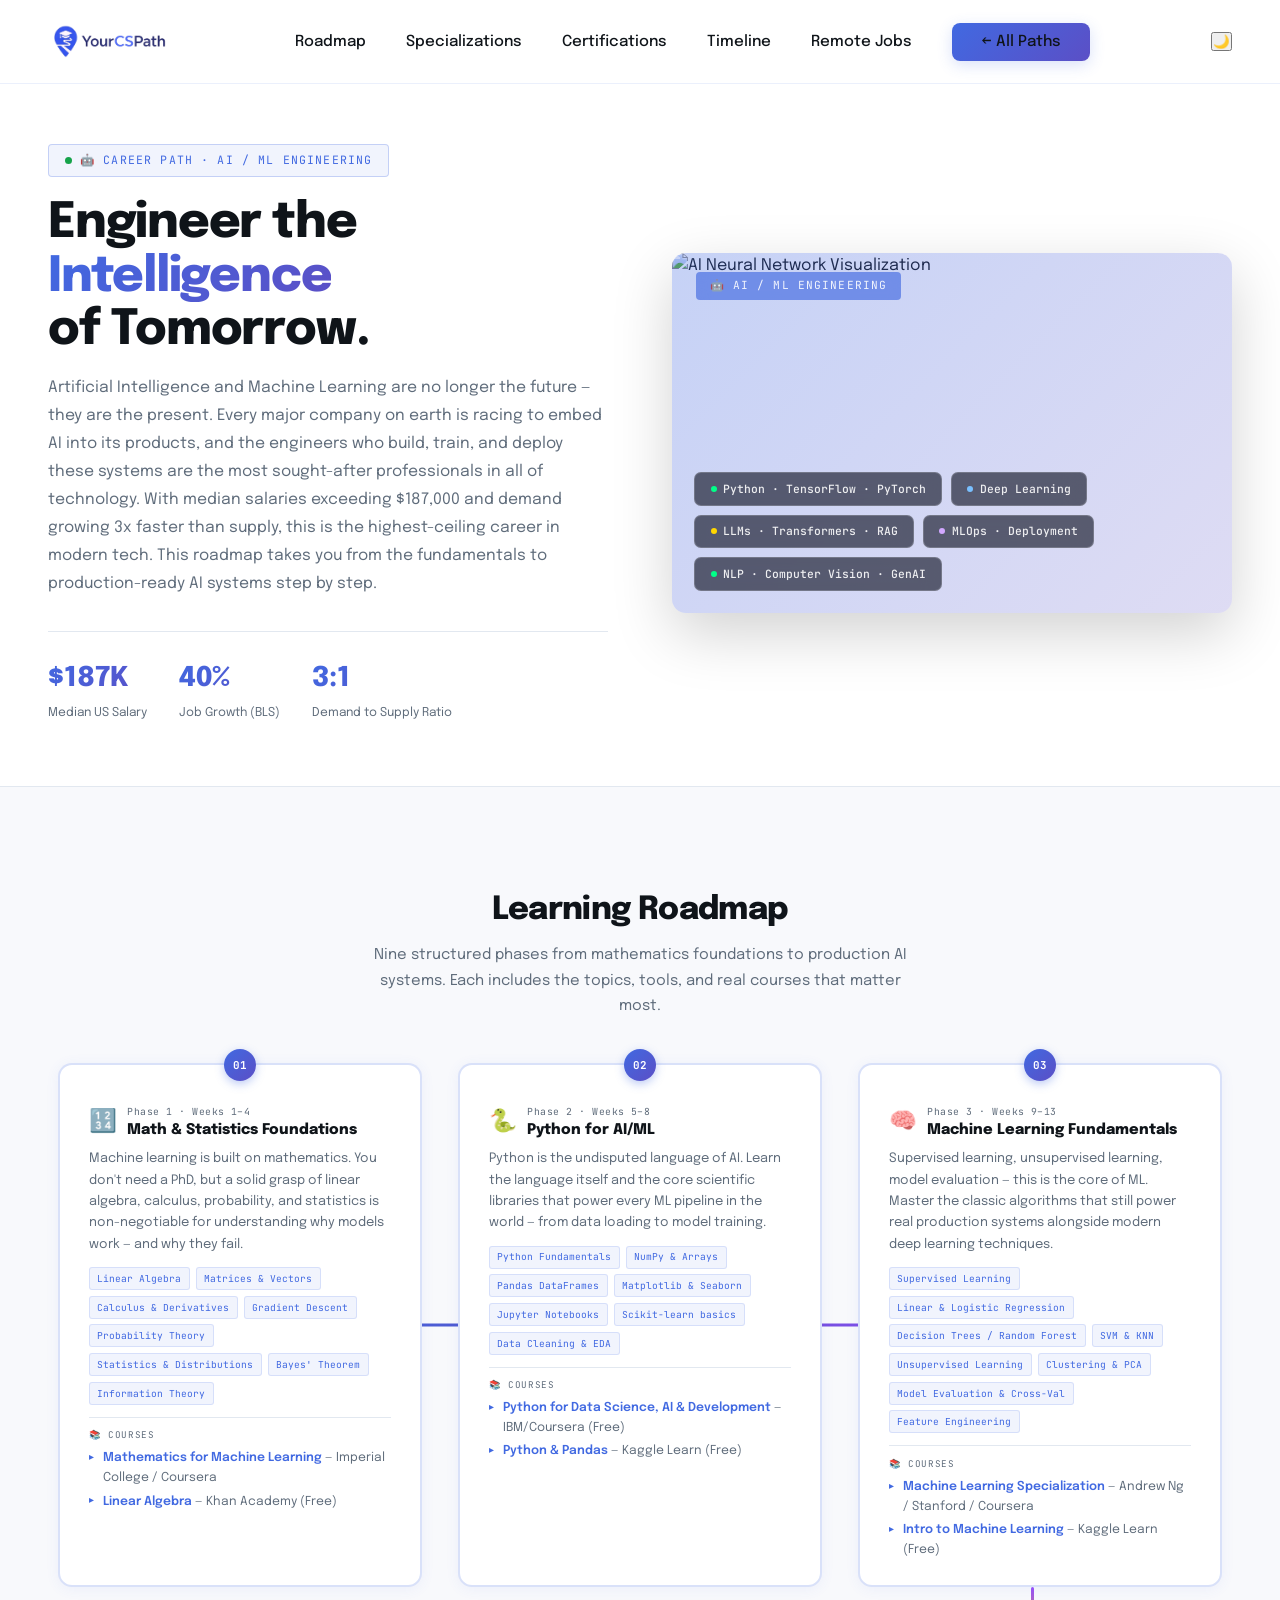
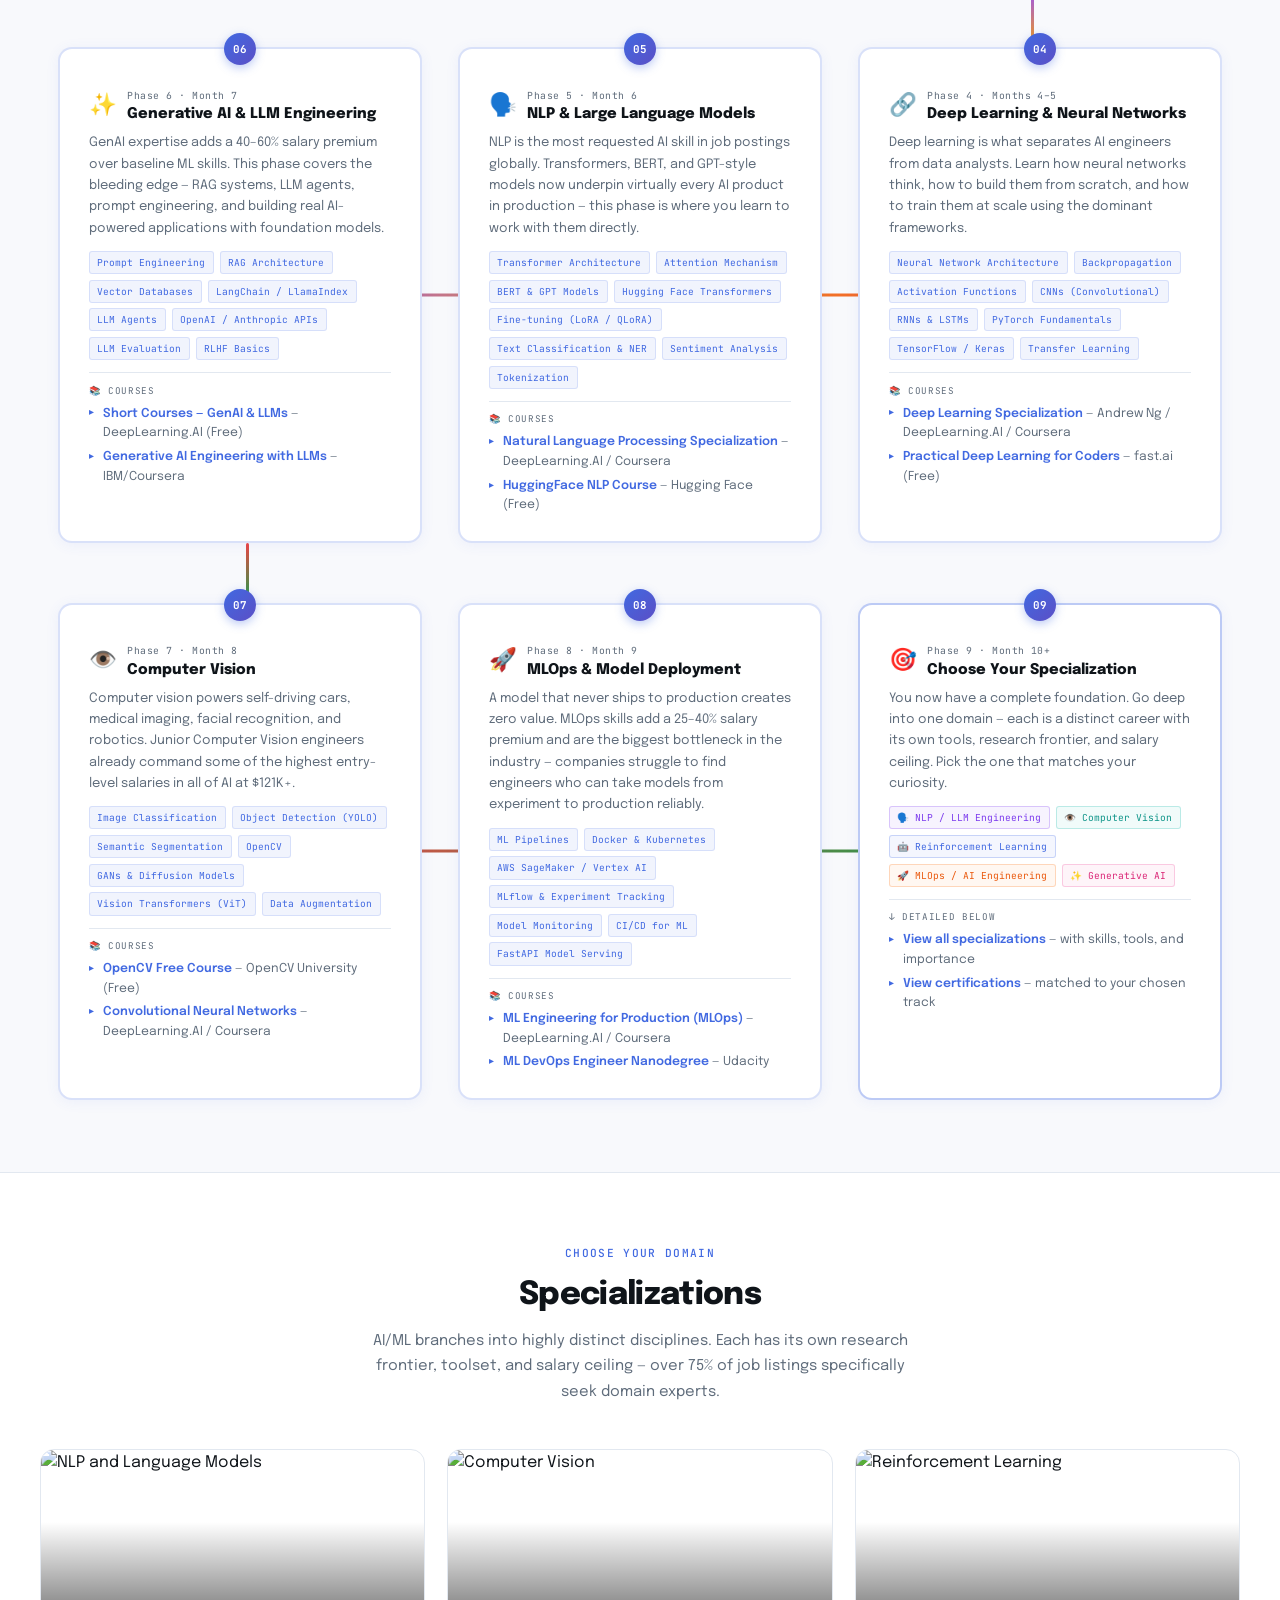
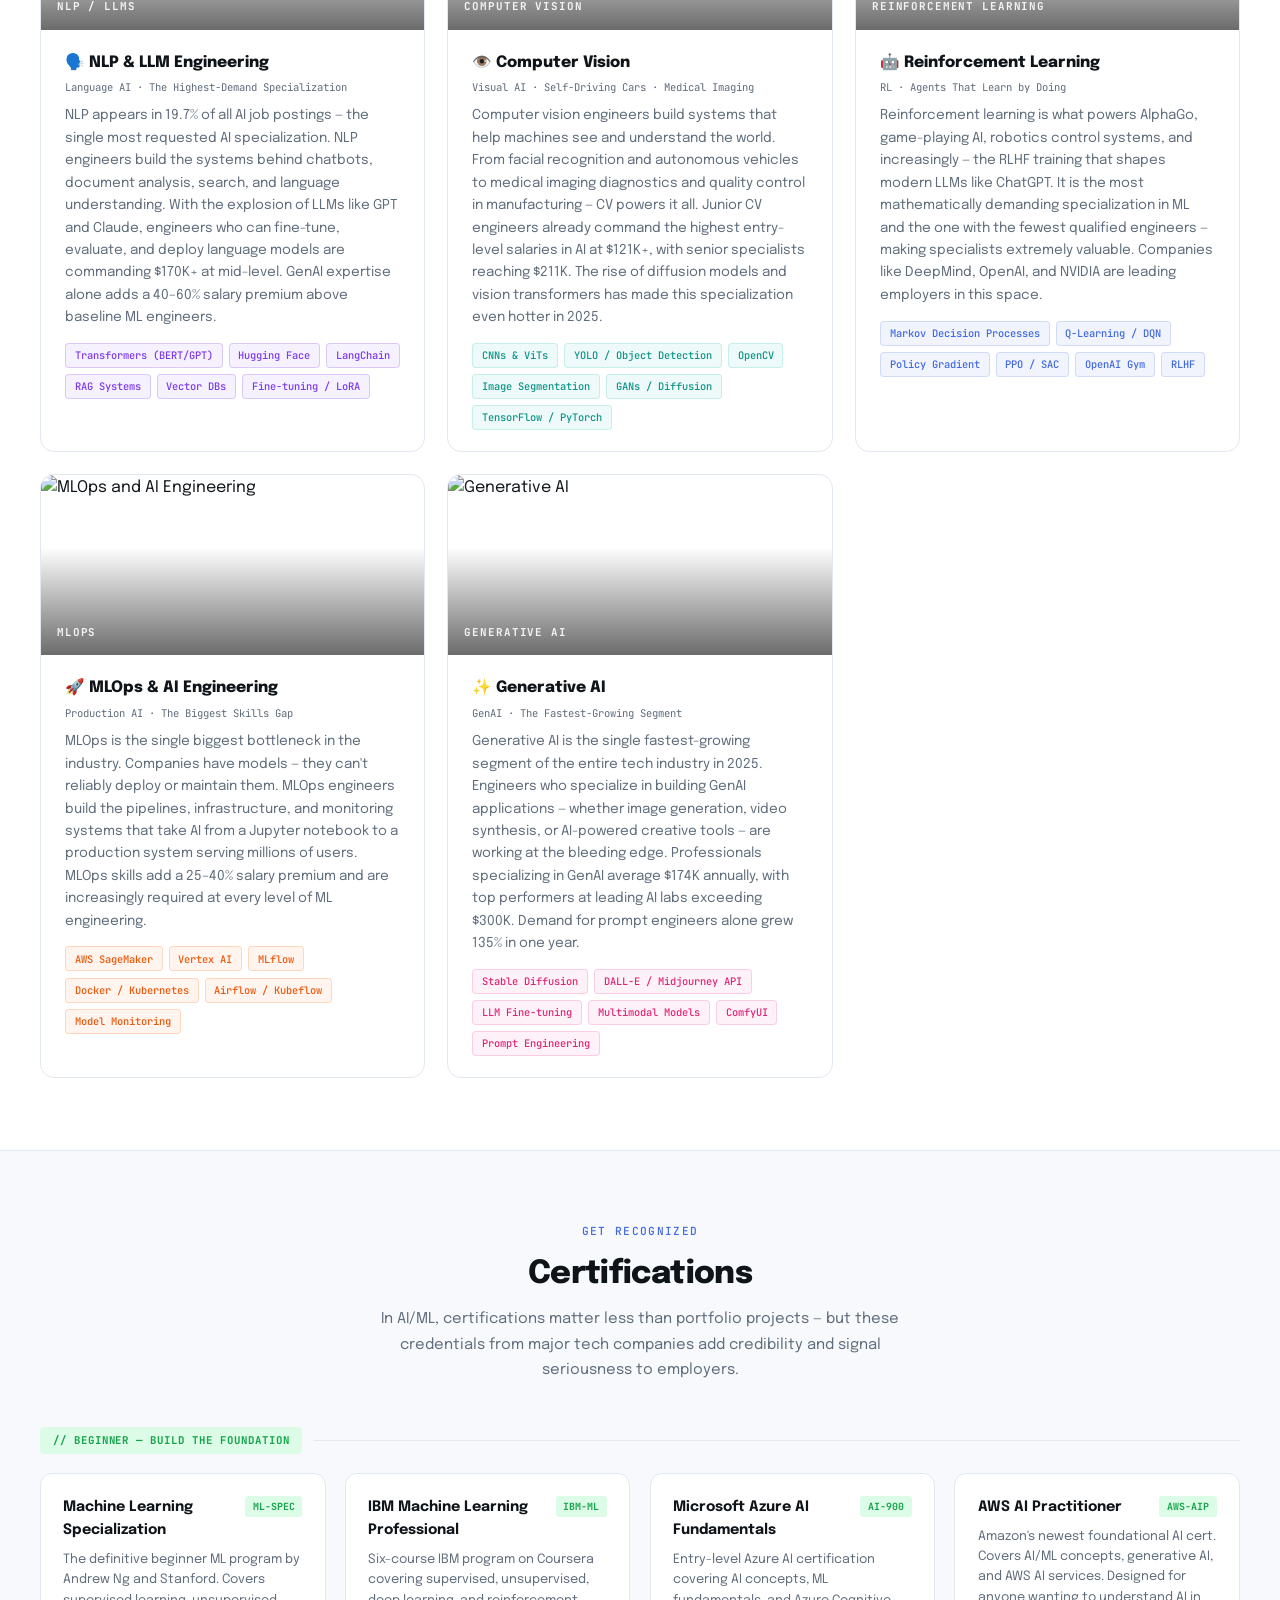
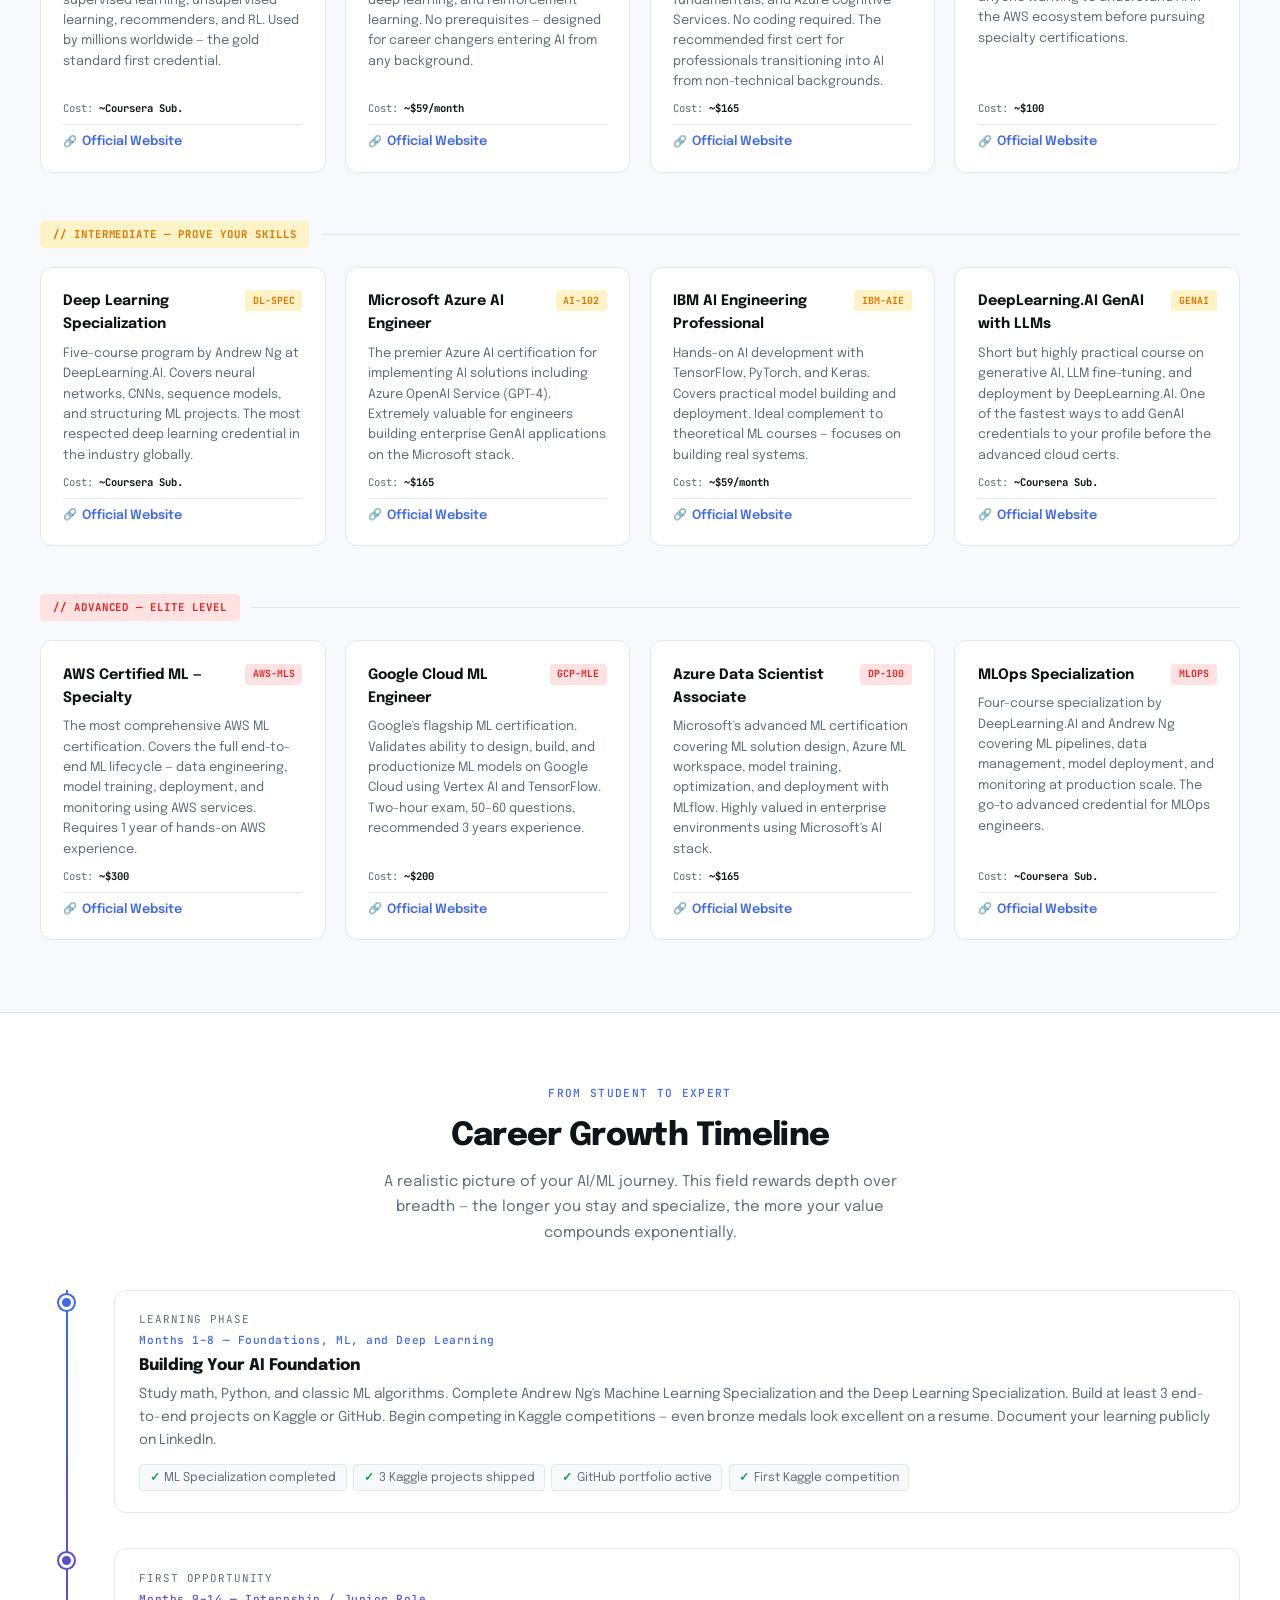
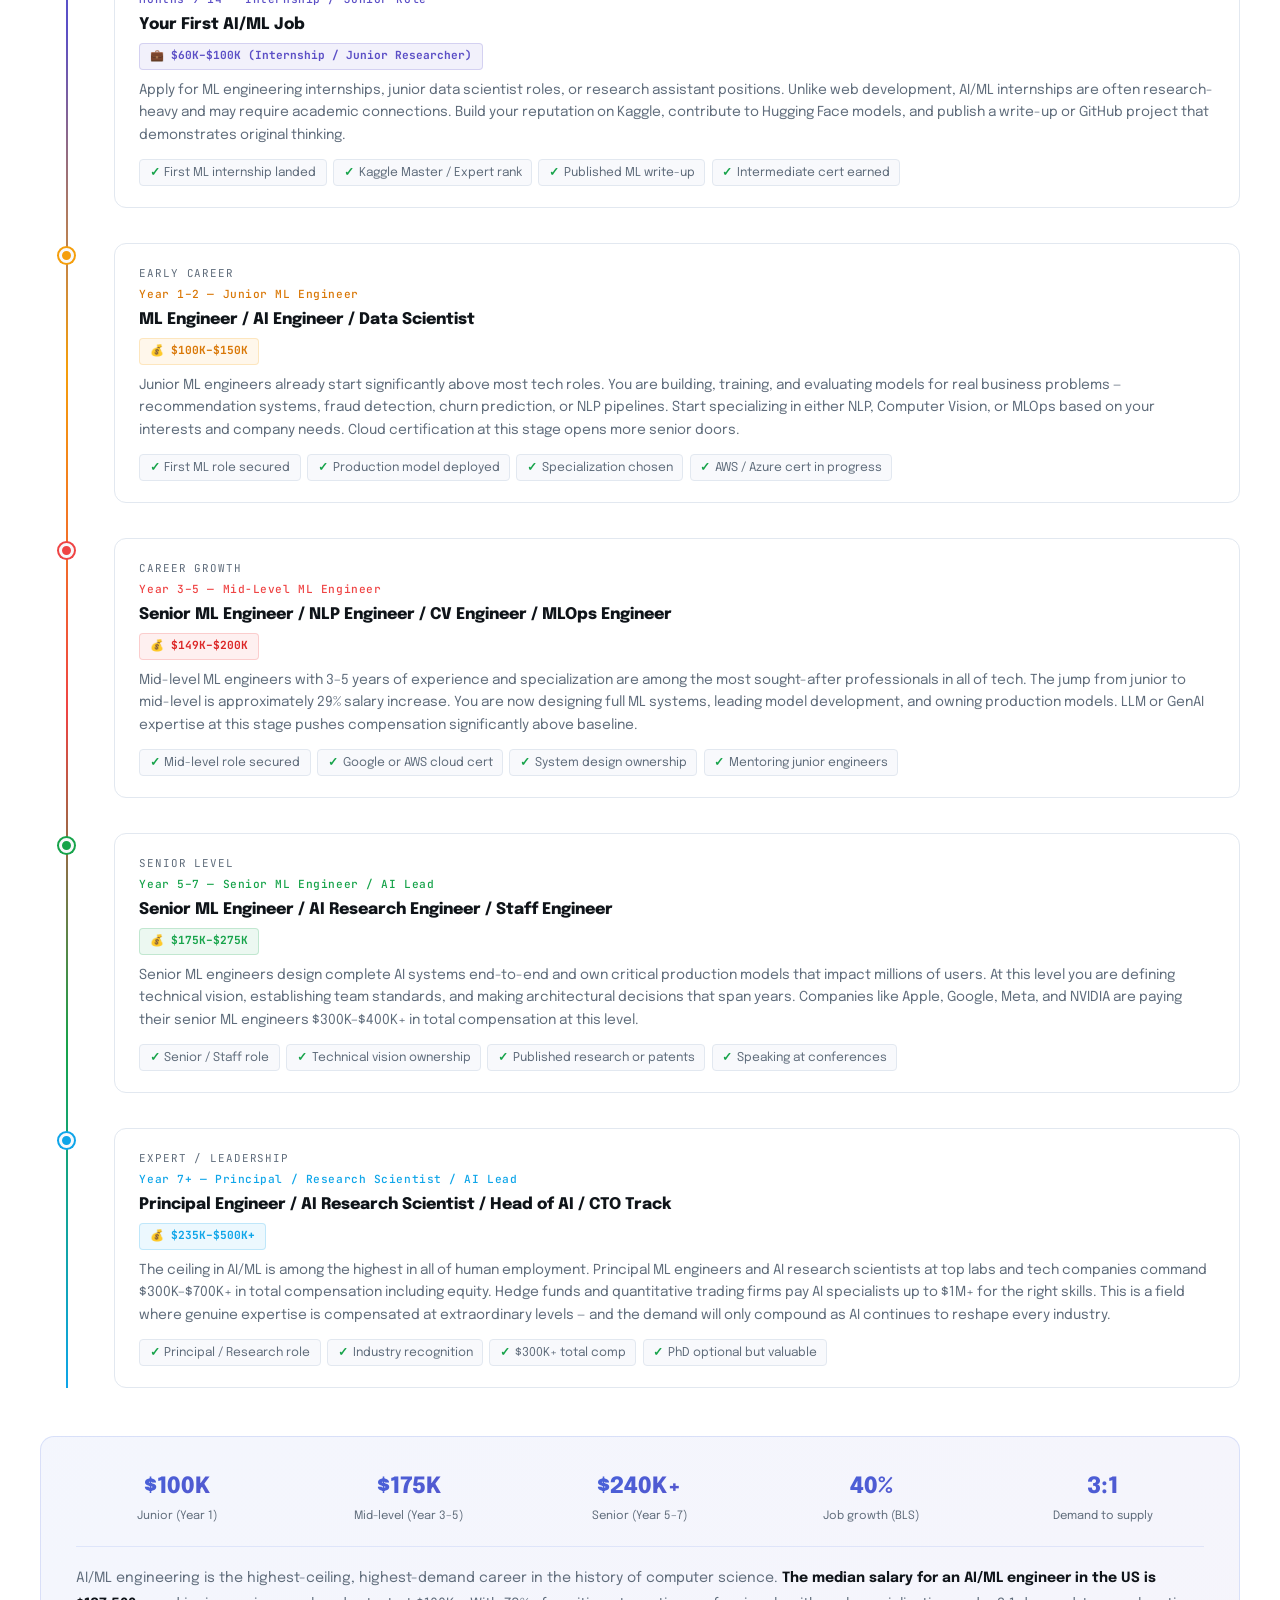
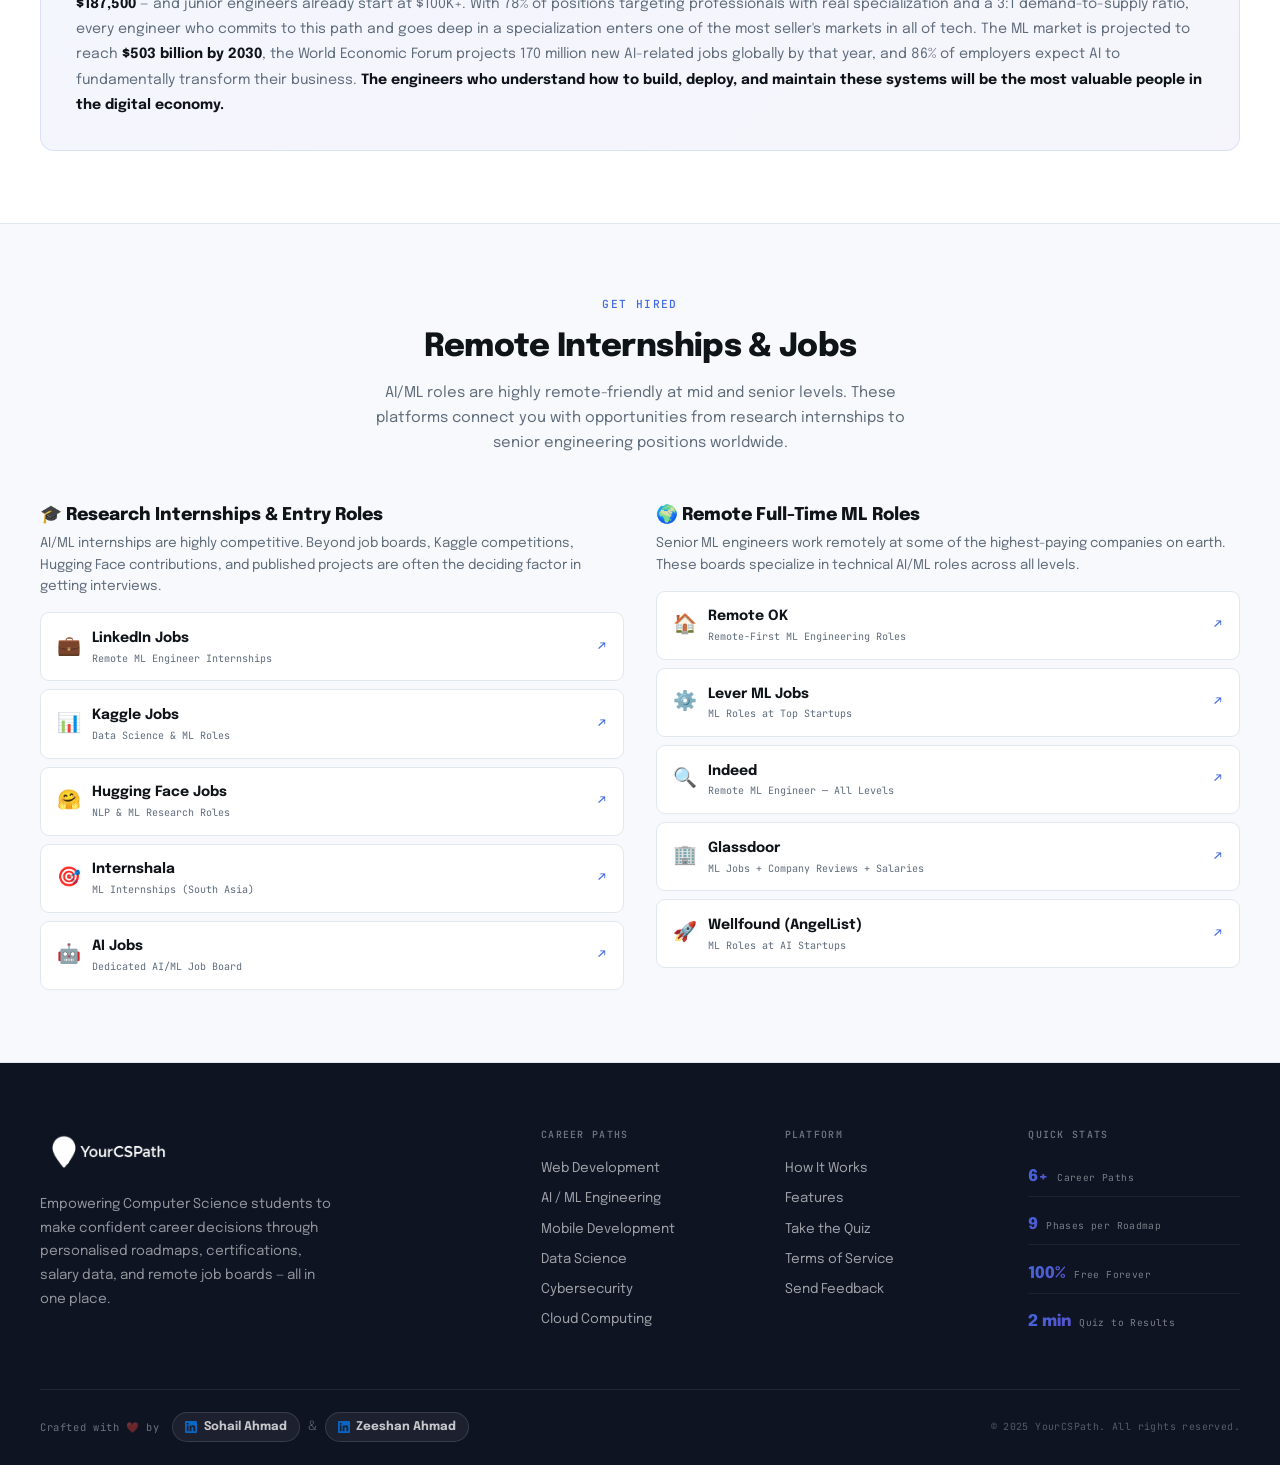
==== commit a2fd492b: "Refactor theme toggle button placement in AI-ML.html Moved theme toggle button outside of the list f" ====
--- a/AI-ML.html
+++ b/AI-ML.html
@@ -450,12 +450,10 @@
             <li><a href="#career-timeline">Timeline</a></li>
             <li><a href="#jobs">Remote Jobs</a></li>
             <li><a href="index.html" class="cta-button">← All Paths</a></li>
-            <li>
-                <button class="theme-toggle" id="themeToggle" aria-label="Toggle dark mode">
+        </ul>
+           <button class="theme-toggle" id="themeToggle" aria-label="Toggle dark mode">
                     <span class="theme-icon">🌙</span>
                 </button>
-            </li>
-        </ul>
         <button class="hamburger" id="hamburgerBtn" aria-label="Toggle menu">
     <span></span>
     <span></span>
--- a/pages.css
+++ b/pages.css
@@ -461,6 +461,15 @@
 @media (max-width: 768px) {
     .hamburger { display: flex; }
     nav .nav-links { display: none !important; }
+
+    /* Theme toggle always visible — sits between nav-links and hamburger */
+    .theme-toggle {
+        display: flex !important;
+        align-items: center;
+        justify-content: center;
+        margin-left: auto;
+        margin-right: .6rem;
+    }
 }
 
 /* ── CENTER SECTION HEADINGS ── */
@@ -699,4 +708,4 @@
 @media (max-width: 520px) {
     .cy-footer-nav-cols { grid-template-columns: 1fr; }
     .cy-footer-socials { flex-direction: row; flex-wrap: wrap; }
-}+}
